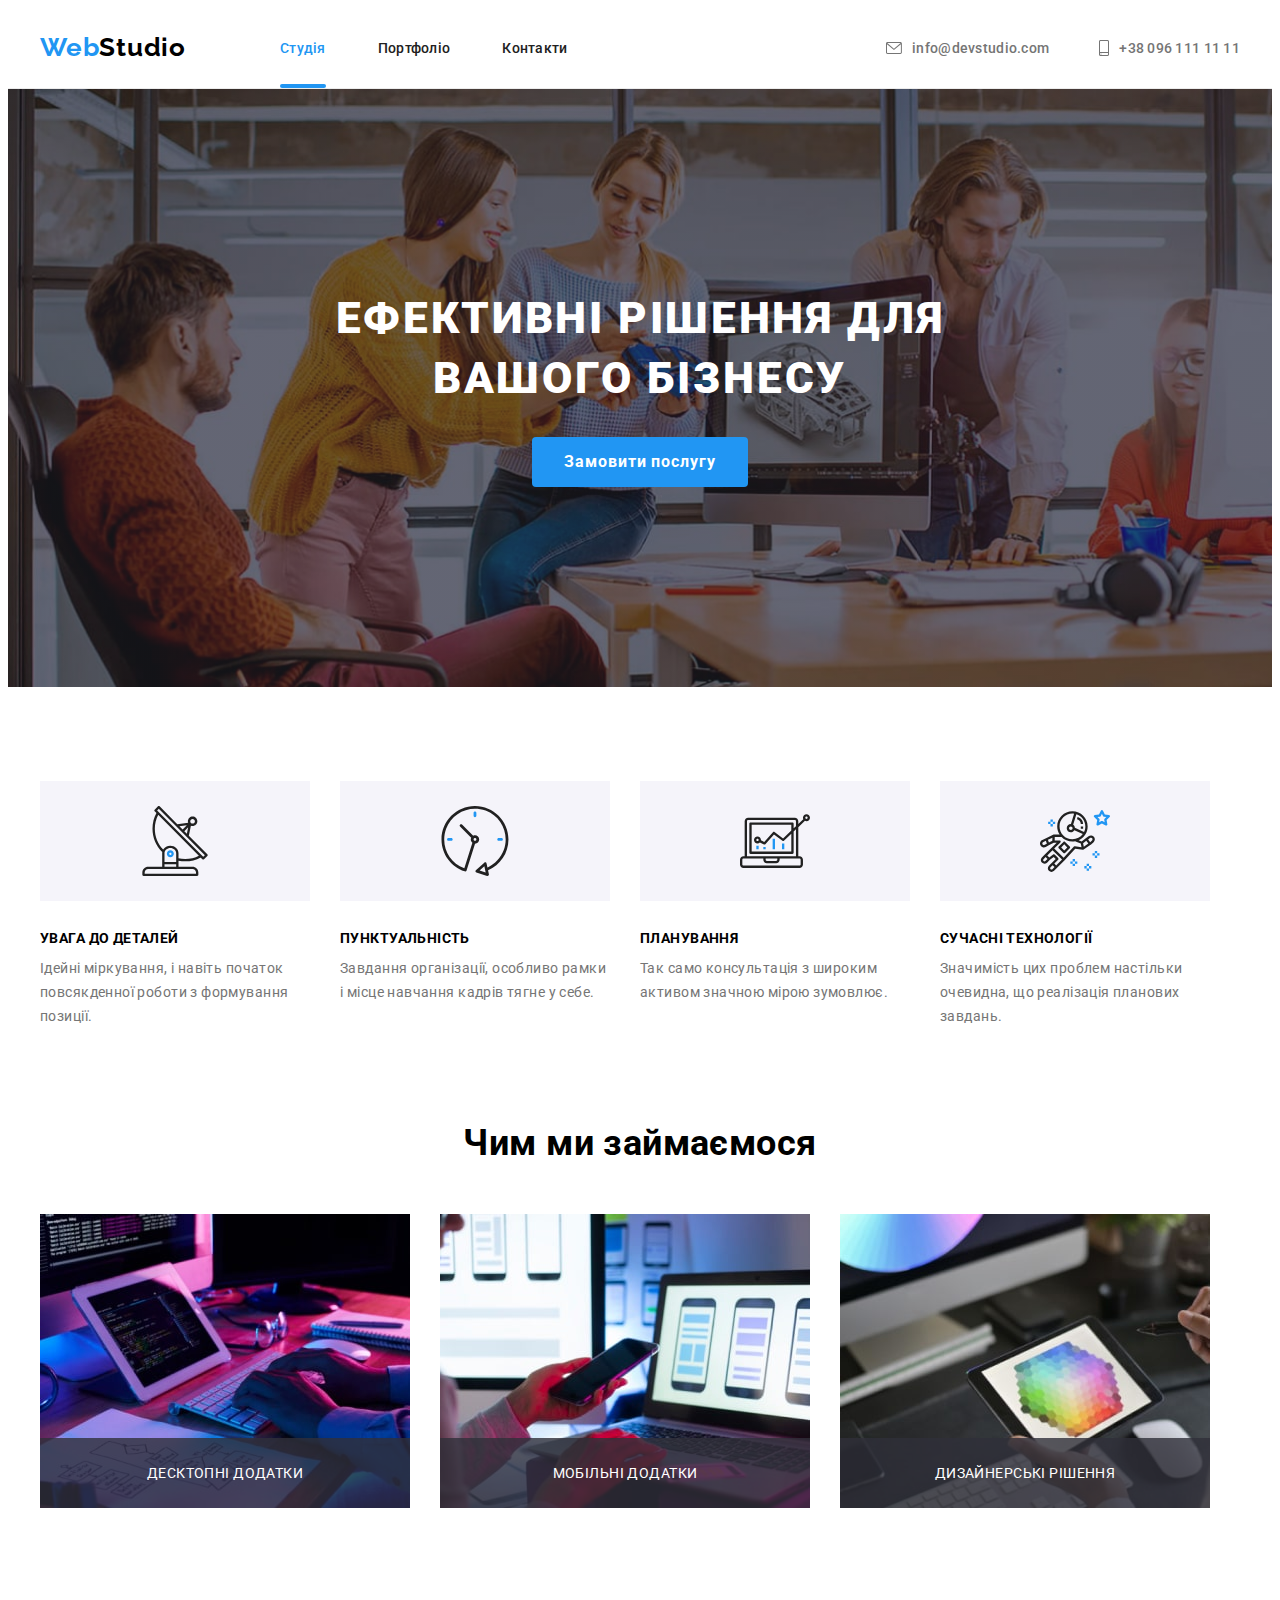
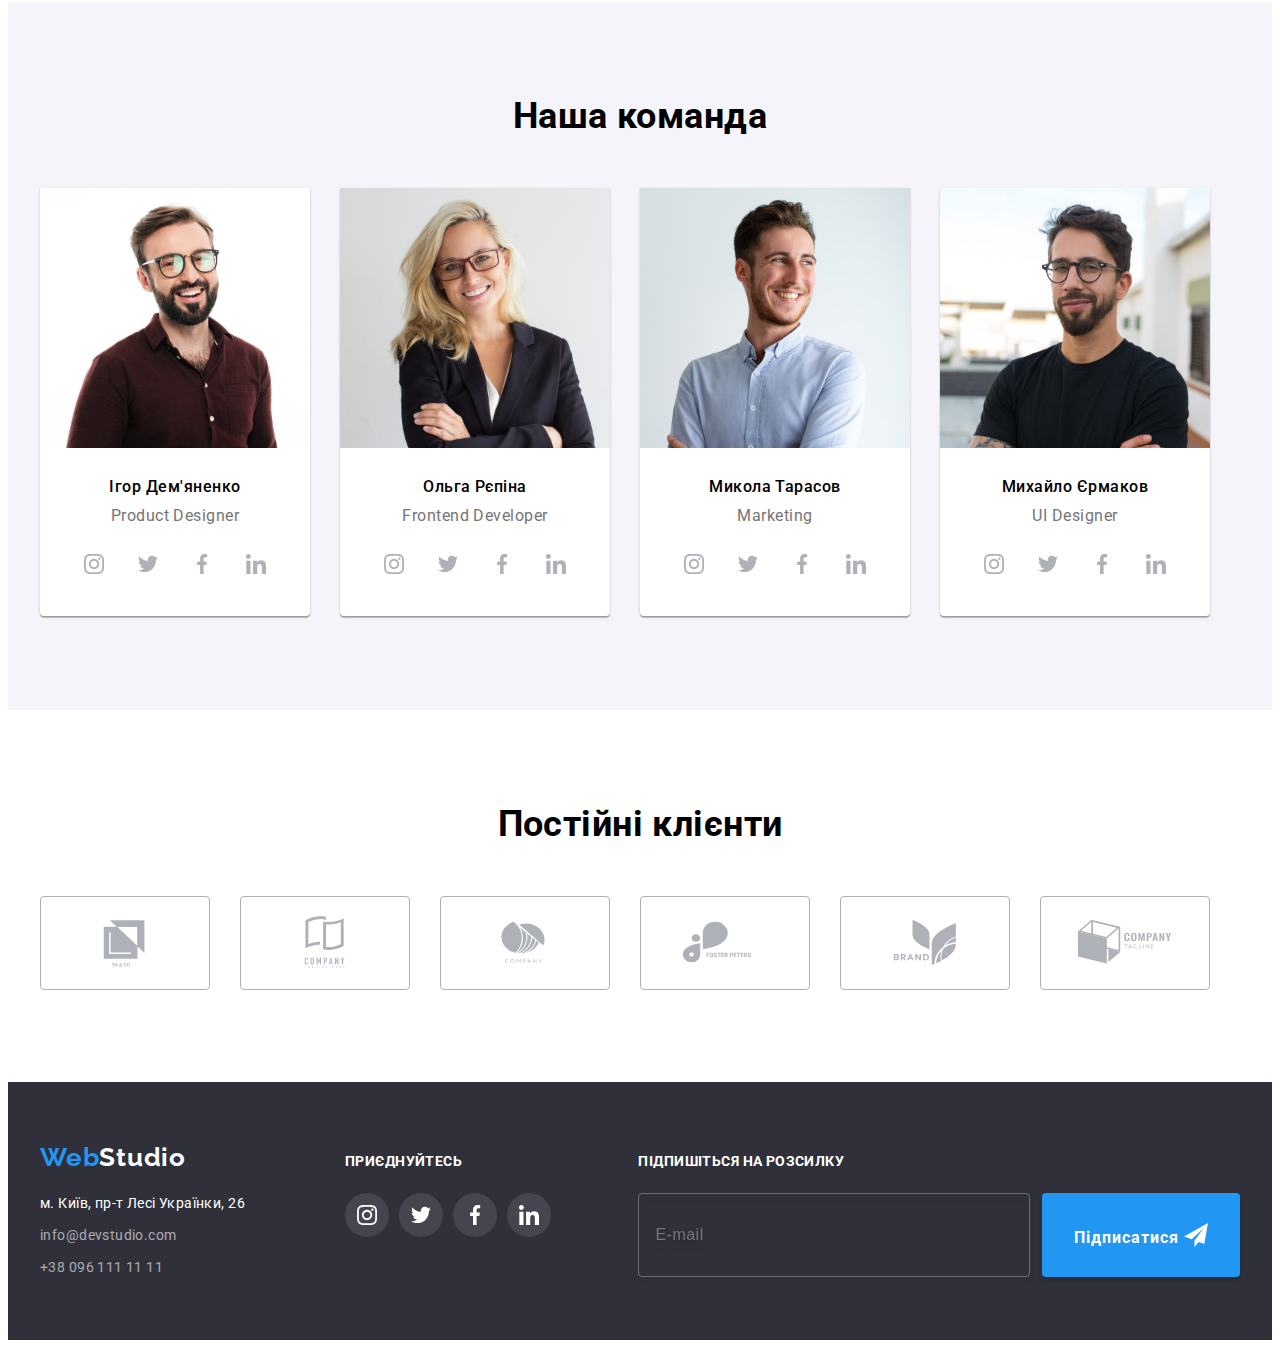
==== index.html @ 8c88b95d "fix css and html" ====
<!DOCTYPE html>
<html lang="uk">
  <head>
    <meta charset="UTF-8" />
    <meta http-equiv="X-UA-Compatible" content="IE=edge" />
    <meta name="viewport" content="width=device-width, initial-scale=1.0" />
    <link rel="preconnect" href="https://fonts.googleapis.com" />
    <link rel="preconnect" href="https://fonts.gstatic.com" crossorigin />
    <link
      href="https://fonts.googleapis.com/css2?family=Raleway:wght@700;900&family=Roboto:wght@400;500;700;900&display=swap"
      rel="stylesheet"
    />
    <link
      rel="stylesheet"
      href="https://cdnjs.cloudflare.com/ajax/libs/modern-normalize/1.1.0/modern-normalize.min.css"
      integrity="sha512-wpPYUAdjBVSE4KJnH1VR1HeZfpl1ub8YT/NKx4PuQ5NmX2tKuGu6U/JRp5y+Y8XG2tV+wKQpNHVUX03MfMFn9Q=="
      crossorigin="anonymous"
      referrerpolicy="no-referrer"
    />
    <link rel="stylesheet" href="./css/style.css" />

    <title>Document</title>
  </head>
  <body>
    <!-- Header -->
    <header class="header">
      <div class="container header-container">
        <nav class="navigation">
          <a class="logo link" href="" lang="en"
            >Web<span class="logo-dark">Studio</span>
          </a>
          <ul class="nav-list list">
            <li class="nav-item">
              <a class="nav-link link active" href="./index.html">Студія</a>
            </li>
            <li class="nav-item">
              <a class="nav-link link" href="./portfolio.html"> Портфоліо</a>
            </li>
            <li class="nav-item">
              <a class="nav-link link" href="">Контакти</a>
            </li>
          </ul>
        </nav>
        <ul class="contacts-header list">
          <li class="contacts-item">
            <a class="contacts-mail link" href="mailto:info@devstudio.com">
              <svg class="contacts-mail-icon" width="16" height="12">
                <use
                  href="./images/svg/symbol-defs.svg#icon-envelope-hover"
                ></use>
              </svg>
              info@devstudio.com</a
            >
          </li>
          <li class="contacts-item">
            <a class="contacts-number link" href="tel:+380961111111">
              <svg class="contacts-number-icon" width="10" height="16">
                <use href="./images/svg/symbol-defs.svg#icon-smartphone"></use>
              </svg>
              +38 096 111 11 11</a
            >
          </li>
        </ul>
      </div>
    </header>
    <main class="main">
      <!-- Main-banner -->
      <section class="main-banner">
        <div class="container">
          <h1 class="main-title">
            Ефективні рішення для <br />
            вашого бізнесу
          </h1>
          <button class="main-button" type="button" data-modal-open>
            Замовити послугу
          </button>
        </div>
      </section>

      <!-- main-list-page -->
      <section class="main-list-page">
        <div class="container">
          <h2 class="visually-hidden">Особливості бізнесу</h2>
          <ul class="list-page list">
            <li class="item-page">
              <div class="item-page-bg">
                <svg class="item-page-svg">
                  <use
                    href="./images/svg/symbol-defs.svg#icon-antenna-1-1-1"
                  ></use>
                </svg>
              </div>
              <h3 class="title-page">УВАГА ДО ДЕТАЛЕЙ</h3>
              <p class="desc-page">
                Ідейні міркування, і навіть початок повсякденної роботи з
                формування позиції.
              </p>
            </li>
            <li class="item-page">
              <div class="item-page-bg">
                <svg class="item-page-svg">
                  <use href="./images/svg/symbol-defs.svg#icon-clock-1 "></use>
                </svg>
              </div>
              <h3 class="title-page">ПУНКТУАЛЬНІСТЬ</h3>
              <p class="desc-page">
                Завдання організації, особливо рамки і місце навчання кадрів
                тягне у себе.
              </p>
            </li>
            <li class="item-page">
              <div class="item-page-bg">
                <svg class="item-page-svg">
                  <use href="./images/svg/symbol-defs.svg#icon-diagram-1"></use>
                </svg>
              </div>
              <h3 class="title-page">ПЛАНУВАННЯ</h3>
              <p class="desc-page">
                Так само консультація з широким активом значною мірою зумовлює.
              </p>
            </li>
            <li class="item-page">
              <div class="item-page-bg">
                <svg class="item-page-svg">
                  <use
                    href="./images/svg/symbol-defs.svg#icon-astronaut-1-1"
                  ></use>
                </svg>
              </div>
              <h3 class="title-page">СУЧАСНІ ТЕХНОЛОГІЇ</h3>
              <p class="desc-page">
                Значимість цих проблем настільки очевидна, що реалізація
                планових завдань.
              </p>
            </li>
          </ul>
        </div>
      </section>
      <!-- Works -->
      <section class="works section">
        <div class="container">
          <h2 class="title-works title-section">Чим ми займаємося</h2>
          <ul class="list-works list">
            <li class="item-works">
              <img
                class="img-works"
                src="./images/works/work-1-min.jpg"
                alt="чоловік пише на клавіатурі"
                width="370"
              />
              <p class="text-works">Десктопні додатки</p>
            </li>
            <li class="item-works">
              <img
                class="img-works"
                src="./images/works/work-2-min.jpg"
                alt="жінка дивится в ноутбук"
                width="370"
              />
              <p class="text-works">Мобільні додатки</p>
            </li>
            <li class="item-works">
              <img
                class="img-works"
                src="./images/works/work-3-min.jpg"
                alt="цвітова гама на планшеті"
                width="370"
              />
              <p class="text-works">Дизайнерські рішення</p>
            </li>
          </ul>
        </div>
      </section>
      <!-- Team -->
      <section class="team section">
        <div class="container">
          <h2 class="team-title title-section">Наша команда</h2>
          <ul class="team-list list">
            <li class="team-item">
              <img
                class="team-img"
                src="./images/comand/pr-designer-min.jpg"
                alt="Продукт дизайнер"
                width="270"
              />
              <div class="team-content">
                <h3 class="team-name">Ігор Дем'яненко</h3>
                <p class="team-person">Product Designer</p>
                <ul class="social-list list">
                  <li class="social-list-item">
                    <a href="" class="social-list-link">
                      <svg class="social-list-icon" width="20" height="20">
                        <use
                          href="./images/svg/symbol-defs.svg#icon-instagram-2"
                          width="20"
                        ></use>
                      </svg>
                    </a>
                  </li>
                  <li class="social-list-item">
                    <a href="" class="social-list-link">
                      <svg class="social-list-icon" width="20" height="20">
                        <use
                          href="./images/svg/symbol-defs.svg#icon-twitter-1"
                          width="20"
                        ></use>
                      </svg>
                    </a>
                  </li>
                  <li class="social-list-item">
                    <a href="" class="social-list-link">
                      <svg class="social-list-icon" width="20" height="20">
                        <use
                          href="./images/svg/symbol-defs.svg#icon-facebook-1"
                          width="20"
                        ></use>
                      </svg>
                    </a>
                  </li>
                  <li class="social-list-item">
                    <a href="" class="social-list-link">
                      <svg class="social-list-icon" width="20" height="20">
                        <use
                          href="./images/svg/symbol-defs.svg#icon-linkedin-1"
                          width="20"
                        ></use>
                      </svg>
                    </a>
                  </li>
                </ul>
              </div>
            </li>
            <li class="team-item">
              <img
                class="team-img"
                src="./images/comand/developer-min.jpg"
                alt="Фронтенд розробник"
                width="270"
              />
              <div class="team-content">
                <h3 class="team-name">Ольга Рєпіна</h3>
                <p class="team-person">Frontend Developer</p>
                <ul class="social-list list">
                  <li class="social-list-item">
                    <a href="" class="social-list-link">
                      <svg class="social-list-icon" width="20" height="20">
                        <use
                          href="./images/svg/symbol-defs.svg#icon-instagram-2"
                          width="20"
                        ></use>
                      </svg>
                    </a>
                  </li>
                  <li class="social-list-item">
                    <a href="" class="social-list-link">
                      <svg class="social-list-icon" width="20" height="20">
                        <use
                          href="./images/svg/symbol-defs.svg#icon-twitter-1"
                          width="20"
                        ></use>
                      </svg>
                    </a>
                  </li>
                  <li class="social-list-item">
                    <a href="" class="social-list-link">
                      <svg class="social-list-icon" width="20" height="20">
                        <use
                          href="./images/svg/symbol-defs.svg#icon-facebook-1"
                          width="20"
                        ></use>
                      </svg>
                    </a>
                  </li>
                  <li class="social-list-item">
                    <a href="" class="social-list-link">
                      <svg class="social-list-icon" width="20" height="20">
                        <use
                          href="./images/svg/symbol-defs.svg#icon-linkedin-1"
                          width="20"
                        ></use>
                      </svg>
                    </a>
                  </li>
                </ul>
              </div>
            </li>
            <li class="team-item">
              <img
                class="team-img"
                src="./images/comand/marketing-min.jpg"
                alt="Маркетолог"
                width="270"
              />
              <div class="team-content">
                <h3 class="team-name">Микола Тарасов</h3>
                <p class="team-person">Marketing</p>
                <ul class="social-list list">
                  <li class="social-list-item">
                    <a href="" class="social-list-link">
                      <svg class="social-list-icon" width="20" height="20">
                        <use
                          href="./images/svg/symbol-defs.svg#icon-instagram-2"
                          width="20"
                        ></use>
                      </svg>
                    </a>
                  </li>
                  <li class="social-list-item">
                    <a href="" class="social-list-link">
                      <svg class="social-list-icon" width="20" height="20">
                        <use
                          href="./images/svg/symbol-defs.svg#icon-twitter-1"
                          width="20"
                        ></use>
                      </svg>
                    </a>
                  </li>
                  <li class="social-list-item">
                    <a href="" class="social-list-link">
                      <svg class="social-list-icon" width="20" height="20">
                        <use
                          href="./images/svg/symbol-defs.svg#icon-facebook-1"
                          width="20"
                        ></use>
                      </svg>
                    </a>
                  </li>
                  <li class="social-list-item">
                    <a href="" class="social-list-link">
                      <svg class="social-list-icon" width="20" height="20">
                        <use
                          href="./images/svg/symbol-defs.svg#icon-linkedin-1"
                          width="20"
                        ></use>
                      </svg>
                    </a>
                  </li>
                </ul>
              </div>
            </li>
            <li class="team-item">
              <img
                class="team-img"
                src="./images/comand/ui-designer-min.jpg"
                alt="Юікс дизайнер"
                width="270"
              />
              <div class="team-content">
                <h3 class="team-name">Михайло Єрмаков</h3>
                <p class="team-person">UI Designer</p>
                <ul class="social-list list">
                  <li class="social-list-item">
                    <a href="" class="social-list-link">
                      <svg class="social-list-icon" width="20" height="20">
                        <use
                          href="./images/svg/symbol-defs.svg#icon-instagram-2"
                          width="20"
                        ></use>
                      </svg>
                    </a>
                  </li>
                  <li class="social-list-item">
                    <a href="" class="social-list-link">
                      <svg class="social-list-icon" width="20" height="20">
                        <use
                          href="./images/svg/symbol-defs.svg#icon-twitter-1"
                          width="20"
                        ></use>
                      </svg>
                    </a>
                  </li>
                  <li class="social-list-item">
                    <a href="" class="social-list-link">
                      <svg class="social-list-icon" width="20" height="20">
                        <use
                          href="./images/svg/symbol-defs.svg#icon-facebook-1"
                          width="20"
                        ></use>
                      </svg>
                    </a>
                  </li>
                  <li class="social-list-item">
                    <a href="" class="social-list-link">
                      <svg class="social-list-icon" width="20" height="20">
                        <use
                          href="./images/svg/symbol-defs.svg#icon-linkedin-1"
                          width="20"
                        ></use>
                      </svg>
                    </a>
                  </li>
                </ul>
              </div>
            </li>
          </ul>
        </div>
      </section>
      <section class="partner section">
        <div class="container">
          <h2 class="partner-title title-section">Постійні клієнти</h2>
          <ul class="partner-list list">
            <li class="partner-list-item">
              <a href="" class="partner-list-link">
                <svg class="partner-list-icon" width="106" height="60">
                  <use href="images/svg/symbol-defs.svg#icon-Logo-6 "></use>
                </svg>
              </a>
            </li>
            <li class="partner-list-item">
              <a href="" class="partner-list-link">
                <svg class="partner-list-icon" width="106" height="60">
                  <use href="images/svg/symbol-defs.svg#icon-Logo-1-1 "></use>
                </svg>
              </a>
            </li>
            <li class="partner-list-item">
              <a href="" class="partner-list-link">
                <svg class="partner-list-icon" width="106" height="60">
                  <use href="images/svg/symbol-defs.svg#icon-Logo-2-1 "></use>
                </svg>
              </a>
            </li>
            <li class="partner-list-item">
              <a href="" class="partner-list-link">
                <svg class="partner-list-icon" width="106" height="60">
                  <use href="images/svg/symbol-defs.svg#icon-Logo-3-1 "></use>
                </svg>
              </a>
            </li>
            <li class="partner-list-item">
              <a href="" class="partner-list-link">
                <svg class="partner-list-icon" width="106" height="60">
                  <use href="images/svg/symbol-defs.svg#icon-Logo-4-1 "></use>
                </svg>
              </a>
            </li>
            <li class="partner-list-item">
              <a href="" class="partner-list-link">
                <svg class="partner-list-icon" width="106" height="60">
                  <use href="images/svg/symbol-defs.svg#icon-Logo-5-1 "></use>
                </svg>
              </a>
            </li>
          </ul>
        </div>
      </section>
    </main>
    <!-- Footer -->
    <footer class="footer">
      <div class="container">
        <div class="footer-list">
          <div class="footer-item">
            <a class="logo link" href="" lang="en"
              >Web<span class="logo-light">Studio</span></a
            >
            <address class="address">
              <ul class="address-list list">
                <li class="address-item">
                  <a
                    class="address-link addres-street"
                    href="https://goo.gl/maps/nNuL6ZfspfBwPJXE8"
                    target="_blank"
                    >м. Київ, пр-т Лесі Українки, 26</a
                  >
                </li>
                <li class="address-item">
                  <a class="address-link" href="mailto:info@devstudio.com"
                    >info@devstudio.com</a
                  >
                </li>
                <li class="address-item">
                  <a class="address-link" href="tel:+380961111111"
                    >+38 096 111 11 11</a
                  >
                </li>
              </ul>
            </address>
          </div>
          <div class="footer-social">
            <p class="social-text">приєднуйтесь</p>
            <ul class="footer-social-list list">
              <li class="footer-social-item">
                <a href="" class="footer-social-link">
                  <svg class="footer-social-icon" width="20" height="20">
                    <use
                      href="./images/svg/symbol-defs.svg#icon-instagram-2"
                    ></use>
                  </svg>
                </a>
              </li>
              <li class="footer-social-item">
                <a href="" class="footer-social-link">
                  <svg class="footer-social-icon" width="20" height="20">
                    <use
                      href="./images/svg/symbol-defs.svg#icon-twitter-1"
                    ></use>
                  </svg>
                </a>
              </li>
              <li class="footer-social-item">
                <a href="" class="footer-social-link">
                  <svg class="footer-social-icon" width="20" height="20">
                    <use
                      href="./images/svg/symbol-defs.svg#icon-facebook-1"
                    ></use>
                  </svg>
                </a>
              </li>
              <li class="footer-social-item">
                <a href="" class="footer-social-link">
                  <svg class="footer-social-icon" width="20" height="20">
                    <use
                      href="./images/svg/symbol-defs.svg#icon-linkedin-1"
                    ></use>
                  </svg>
                </a>
              </li>
            </ul>
          </div>
          <div class="footer-email">
            <p class="email-text">Підпишіться на розсилку</p>
            <form action="" class="email-input-form">
              <input type="text" placeholder="E-mail" />
              <button type="submit" class="btn-footer-input">
                Підписатися
                <svg class="email-button-telegram" width="24" height="24">
                  <use href="./images/svg/symbol-defs.svg#icon-icon-send"></use>
                </svg>
              </button>
            </form>
          </div>
        </div>
      </div>
    </footer>
    <div class="backdrop is-hidden" data-modal>
      <div class="modal"> 
        <button type="button" class="modal-close-btn" data-modal-close>
          <svg class="modal-close" width="18" height="18">
            <use href="./images/svg/symbol-defs.svg#icon-close"></use>
          </svg>
        </button>

        <form action="" class="contacts-form">
          <p class="modal-title">Залиште свої дані, ми вам передзвонимо</p>
          <label class="contacts-form-field"
            >
            <span class="contacts-form-field-wrapper">
            <span class="user">Ім'я</span> 
            <input name="user-name" class="contact-field-name contact-field" />
            <svg class="contacts-form-icon" width="18" height="18">
              <use href="./images/svg/symbol-defs.svg#icon-person-black"></use>
            </svg>
            </span>

          </label>
          <label class="contacts-form-field"
            >

            
            <span class="contacts-form-field-wrapper">
            <span class="user">Телефон</span> 
            <input name="user-name" class="contact-field-phone contact-field" />
            <svg class="contacts-form-icon" width="18" height="18">
              <use href="./images/svg/symbol-defs.svg#icon-phone-black"></use>
            </svg>
          </span>
          </label>
          <label class="contacts-form-field"
            >
            <span class="contacts-form-field-wrapper">
            <span class="user">Пошта</span> 
            <input name="user-name" class="contact-field-mail contact-field" />
            <svg class="contacts-form-icon" width="18" height="18">
              <use href="./images/svg/symbol-defs.svg#icon-email-black"></use>
            </svg>
          </span>
          </label>
          <span class="contacts-form-message-wrapper">
          <span class="user">Коментар</span> 
          <textarea
            name="user-message"
            class="contact-field-message contact-field"
            placeholder="Введіть текст"
          ></textarea>
            </span>
          <div class="contact-form-text">
            <input id="check" type="checkbox" id="check" class="contact-form-text-desc visually-hidden"/>
          <label class="contact-form-text-info" for="check" required
            >Погоджуюся з розсилкою та приймаю
            <a href="" class="contacts-form-link">Умови договору</a>
          </label>
          </div>
          <button type="submit" class="contacts-form-btn">Відправити</button>
        </form>
      </div>  
    </div>
    <script src="./js/modal.js"></script>
  </body>
</html>
---- css/style.css ----
:root {
  --color-primary-hover: #2196f3;
  --color-banner: #2f303a;
  --color-btn-banner-hover: #188ce8;
  --color-black: #000000;
  --color-white: #ffffff;
  --color-gray: #f5f4fa;
  --primary-color: #212121;
  --secondary-color: #757575;
  --color-svg: #afb1b8;
  --primary-font-famaly: "Roboto", sans-serif;
  --secondary-font-famaly: "Raleway", sans-serif;
  --main-font-size: 14px;
  --main-letter-spacing: 0.03em;
  --main-color-link: #212121;
  --secondary-color-link: #757575;
}

body {
  background-color: var(--color-white);
  font-family: var(--primary-font-famaly);
  color: var(primary-color);
  font-size: var(--main-font-size);
  letter-spacing: var(--main-letter-spacing);
}

h1,
h2,
h3,
h4,
h5,
h6,
p {
  margin-top: 0;
  margin-bottom: 0;
}

ul {
  padding-left: 0;
  margin-top: 0;
  margin-bottom: 0;
}

img {
  /* display: block;
  max-width: 100%;
  height: auto; */
}

.visually-hidden {
  position: absolute;
  width: 1px;
  height: 1px;
  margin: -1px;
  border: 0;
  padding: 0;
  white-space: nowrap;
  clip-path: inset(100%);
  clip: rect(0 0 0 0);
  overflow: hidden;
}

.section {
  padding-top: 94px;
  padding-bottom: 94px;
}

.container {
  width: 1200px;
  margin-right: auto;
  margin-left: auto;
  padding-left: 15px;
  padding-right: 15px;
}

.header {
  border-bottom: 1px solid #ececec;
}

.header-container {
  display: flex;
  /* padding-top: 24px; */
  /* padding-bottom: 24px; */
  align-items: center;
}

.link {
  text-decoration: none;
  color: var(--main-color-link);
}

.list {
  list-style: none;
}

/* start header */
.navigation {
  display: flex;
  margin-right: auto;
  align-items: center;
}

.logo {
  color: var(--color-primary-hover);
  font-family: var(--secondary-font-famaly);
  font-weight: 700;
  font-size: 26px;
  line-height: 1.19;
  letter-spacing: 0.03em;
  padding-top: 24px;
  padding-bottom: 25px;
}

.logo .logo-dark {
  color: var(--color-black);
}
.logo .logo-light {
  color: var(--color-white);
}
.logo-light {
  /* color: var(--color-white); */
}

.nav-list {
  font-weight: 500;
  letter-spacing: 0.02em;
  display: flex;
  margin-left: 94px;
}

.nav-item {
  margin-right: 52px;
}
.nav-item:last-child {
  margin-right: 0;
}

.nav-link:hover,
.nav-link:focus {
  color: var(--color-primary-hover);
  /* transition-duration: 250ms;
  transition-timing-function: cubic-bezier(0.4, 0, 0.2, 1); */
}

.nav-link {
  font-weight: 500;
  padding-top: 32px;
  padding-bottom: 32px;
  display: block;
  position: relative;
  transition-duration: 250ms;
  transition-timing-function: cubic-bezier(0.4, 0, 0.2, 1);
  color: var(--main-color-link);
  transition-property: color;
}

.active::after {
  content: "";
  position: absolute;
  width: 100%;
  height: 4px;
  left: 0;
  bottom: 0;
  border-radius: 2px;
  background-color: var(--color-primary-hover);
}

.active {
  color: var(--color-primary-hover);
}

.contacts-header {
  font-weight: 500;
  display: flex;
}
.contacts-item {
  letter-spacing: 0.02em;
}
.contacts-item:not(:last-child) {
  margin-right: 50px;
}

.contacts-mail,
.contacts-number {
  color: var(--secondary-color-link);
  padding-top: 32px;
  padding-bottom: 32px;
  display: flex;
  align-items: center;
  transition-duration: 250ms;
  transition-timing-function: cubic-bezier(0.4, 0, 0.2, 1);
  transition-property: color;
}

.contacts-item:hover {
  fill: var(--color-primary-hover);
}

.contacts-mail-active {
  color: var(--color-primary-hover);
}

.contacts-mail:hover,
.contacts-mail:focus,
.contacts-number:hover,
.contacts-number:focus {
  color: var(--color-primary-hover);
}

.contacts-mail-icon {
  fill: currentColor;
  margin-right: 10px;
  transition-duration: 250ms;
  transition-timing-function: cubic-bezier(0.4, 0, 0.2, 1);
  transition-property: fill;
}

.contacts-mail-icon:hover,
.contacts-mail-icon:focus {
  fill: var(--color-primary-hover);
}

.contacts-number-icon {
  fill: currentColor;
  margin-right: 10px;
  transition-duration: 250ms;
  transition-timing-function: cubic-bezier(0.4, 0, 0.2, 1);
  transition-property: fill;
}

.contacts-number-icon:hover,
.contacts-number-icon:focus {
  fill: var(--color-primary-hover);
}

/* end header */

/* start main */
.main-banner {
  background-image: linear-gradient(
      to right,
      rgba(47, 48, 58, 0.4),
      rgba(47, 48, 58, 0.4)
    ),
    url(../images/main-baner/mainbg.jpg);
  padding-top: 200px;
  padding-bottom: 200px;
  background-size: cover;
  background-repeat: no-repeat;
  max-width: 1600px;
  margin-left: auto;
  margin-right: auto;
}

.main-list-page {
  padding-top: 94px;
}

.list-page {
  display: flex;
  /* padding-top: 95px; */
  /* padding-bottom: 40px; */
}

.main-button {
  color: var(--color-white);
  font-size: 16px;
  letter-spacing: 0.06em;
  background-color: var(--color-primary-hover);
  line-height: 1.88;
  cursor: pointer;
  font-family: var(--primary-font-famaly);
  font-weight: 700;
  margin-left: auto;
  margin-right: auto;
  display: block;
  padding: 10px 32px;
  border-radius: 4px;
  border: none;
  transition-duration: 250ms;
  transition-timing-function: cubic-bezier(0.4, 0, 0.2, 1);
  transition-property: background-color;
}

/* .is-hidden{
    transition-duration: 250ms;
  transition-timing-function: cubic-bezier(0.4, 0, 0.2, 1);
} */

.main-button:hover,
.main-button:focus {
  background-color: var(--color-btn-banner-hover);

  /* transition:  250ms cubic-bezier(0.4, 0, 0.2, 1); */
}

.main-title {
  color: var(--color-white);
  text-align: center;
  text-transform: uppercase;
  line-height: 1.36;
  font-size: 44px;
  letter-spacing: 0.06em;
  font-weight: 900;
  margin-bottom: 28px;
}

.list-works {
  display: flex;
}

.img-works {
  position: relative;
  display: block;
  height: auto;
  max-width: 100%;
}

.text-works {
  position: absolute;
  bottom: 0;
  background-color: rgba(47, 48, 58, 0.8);
  color: var(--color-white);
  /* padding: 27px 0; */
  height: 70px;
  display: flex;
  justify-content: center;
  align-items: center;
  width: 100%;
  text-align: center;
  text-transform: uppercase;
  letter-spacing: 0.03em;
}

.item-works {
  margin-left: 30px;
  position: relative;
  /* width: calc((100% - 90px) / 3); */
}
.item-works:nth-child(1) {
  margin-left: 0;
}

.item-page:not(:last-child) {
  margin-right: 30px;
}

.item-page {
  width: 270px;
}

.item-page-bg {
  background-color: var(--color-gray);
  margin-bottom: 30px;
  display: flex;
  justify-content: center;
  align-items: center;
  height: 120px;
}

.item-page-svg {
  height: 70px;
  /* margin-right: auto; */
  /* margin-left: auto; */
  /* margin-top: 25px; */
  /* margin-bottom: 25px; */
  width: 70px;
}

.title-page {
  line-height: 1.14;
  letter-spacing: 0.03em;
  margin-bottom: 10px;
  font-size: var(--main-font-size);
}
.desc-page {
  line-height: 1.71;
  letter-spacing: 0.03em;
  color: var(--secondary-color);
  font-weight: 400;
}
.title-section {
  line-height: 1.16;
  font-size: 36px;
  margin-bottom: 50px;
  text-align: center;
}
.team {
  background-color: var(--color-gray);
  /* padding-top: 94px; */
  /* padding-bottom: 94px; */
}

.team-list {
  display: flex;
  /* margin-left: -30px; */
}

.team-item {
  margin-left: 30px;
  background-color: var(--color-white);
  /* width: calc((100% - 120px) / 4); */
  box-shadow: 0px 1px 3px rgba(0, 0, 0, 0.12), 0px 1px 1px rgba(0, 0, 0, 0.14),
    0px 2px 1px rgba(0, 0, 0, 0.2);
  border-radius: 0px 0px 4px 4px;
}
.team-item:nth-child(1) {
  margin-left: 0;
}

.team-img {
  display: block;
  height: auto;
  max-width: 100%;
}

.team-name {
  font-size: 16px;
  letter-spacing: 0.03em;
  font-weight: 500;
  line-height: 1.18;
  margin-bottom: 10px;
  text-align: center;
}
.team-person {
  font-size: 16px;
  letter-spacing: 0.03em;
  color: var(--secondary-color);
  line-height: 1.18;
  font-weight: 400;
  text-align: center;
  margin-bottom: 16px;
}
.team-content {
  padding-top: 30px;
  padding-bottom: 30px;
}

.social-list {
  display: flex;
  justify-content: center;
}
.social-list-item:not(:last-child) {
  margin-right: 10px;
}

.social-list-icon {
  fill: var(--color-svg);
  transition-duration: 250ms;
  transition-timing-function: cubic-bezier(0.4, 0, 0.2, 1);
  transition-property: fill;
}

.social-list-link {
  width: 44px;
  height: 44px;
  background-color: var(--color-white);
  border-radius: 50%;
  display: flex;
  align-items: center;
  justify-content: center;

  transition-duration: 250ms;
  transition-timing-function: cubic-bezier(0.4, 0, 0.2, 1);
  transition-property: background-color;
}
.social-list-link:hover .social-list-icon,
.social-list-link:focus .social-list-icon {
  fill: var(--color-white);
}

.social-list-link:hover,
.social-list-link:focus {
  fill: var(--color-white);
  width: 44px;
  height: 44px;
  background-color: var(--color-primary-hover);
  border-radius: 50%;
  display: flex;
  align-items: center;
  justify-content: center;
}

.partner-list-item {
  /* border: 1px solid var(--color-svg); */
  /* padding: 16px; */
  width: 170px;
  height: 92px;
  display: flex;
  justify-content: center;
}

.partner-list {
  display: flex;
}
.partner-list-item:not(:last-child) {
  margin-right: 30px;
}

.partner-list-icon use {
  fill: var(--color-svg);
  transition-duration: 250ms;
  transition-timing-function: cubic-bezier(0.4, 0, 0.2, 1);
  transition-property: fill;
}

.partner-list-link {
  width: 100%;
  height: 100%;
  display: flex;
  align-items: center;
  justify-content: center;
  border: 1px solid var(--color-svg);
  border-radius: 4px;
  transition-duration: 250ms;
  transition-timing-function: cubic-bezier(0.4, 0, 0.2, 1);
  transition-property: border;
}
.partner-list-link:hover .partner-list-icon use,
.partner-list-link:focus .partner-list-icon use {
  fill: var(--color-primary-hover);
}

.partner-list-link:hover,
.partner-list-link:focus {
  border: 1px solid var(--color-primary-hover);
}

/* end main */

/* start footer */
.footer {
  background-color: var(--color-banner);
  padding-top: 60px;
  padding-bottom: 60px;
}
.footer .logo {
  margin-bottom: 20px;
  display: block;
  padding: 0;
}

.address {
  font-style: normal;
}
.address-item {
  line-height: 1.71;
}

.address-item:not(:last-child) {
  margin-bottom: 8px;
}

.address-link {
  color: rgba(255, 255, 255, 0.6);
  text-decoration: none;
  letter-spacing: 0.03em;
}
.addres-street {
  color: var(--color-white);
}

.social-text {
  color: var(--color-white);
  font-weight: 700;
  line-height: 1.71;
  letter-spacing: 0.03em;
  text-transform: uppercase;
  margin-bottom: 20px;
}

.footer-item {
  margin-right: 100px;
}

.footer-social {
  margin-right: auto;
}

.footer-social-list {
  display: flex;
}

.footer-list {
  display: flex;
  align-items: baseline;
}

.footer-social-item:not(:last-child) {
  margin-right: 10px;
}

.footer-social-link:hover,
.footer-social-link:focus {
  background-color: var(--color-primary-hover);
  border-radius: 50%;
}
.footer-social-link {
  fill: var(--color-white);
  width: 44px;
  height: 44px;
  background-color: rgba(255, 255, 255, 0.1);
  border-radius: 50%;
  display: flex;
  align-items: center;
  justify-content: center;
  transition-duration: 250ms;
  transition-timing-function: cubic-bezier(0.4, 0, 0.2, 1);
  transition-property: background-color;
}

.email-text {
  color: var(--color-white);
  font-weight: 700;
  line-height: 1.71;
  letter-spacing: 0.03em;
  text-transform: uppercase;
  margin-bottom: 20px;
}

.footer-email input {
  width: 358px;
  height: 50px;
  padding: 16px;
  background-color: transparent;
  border: 1px solid rgba(255, 255, 255, 0.3);
  filter: drop-shadow(0px 4px 4px rgba(0, 0, 0, 0.15));
  font-size: 16px;
  letter-spacing: 0.03em;
  color: rgba(255, 255, 255, 0.6);
  border-radius: 4px;
}

.email-input-form {
  display: flex;
}

.btn-footer-input {
  font-size: 16px;
  letter-spacing: 0.06em;
  background-color: var(--color-primary-hover);
  font-family: var(--primary-font-famaly);
  font-weight: 700;
  margin-left: auto;
  margin-right: auto;
  display: block;
  padding: 10px 32px;
  border-radius: 4px;
  border: none;
  box-shadow: 0px 4px 4px rgba(0, 0, 0, 0.15);
  transition-duration: 250ms;
  transition-timing-function: cubic-bezier(0.4, 0, 0.2, 1);
  transition-property: background-color;
  color: var(--color-white);
  margin-left: 12px;
  cursor: pointer;
}

.btn-footer-input:hover,
.btn-footer-input:focus {
  background-color: var(--color-btn-banner-hover);
}

.email-button-telegram {
  vertical-align: bottom;
}

/* end footer */

/* start backdrop */
.backdrop {
  position: fixed;
  top: 0;
  left: 0;
  width: 100%;
  height: 100%;
  background-color: rgba(0, 0, 0, 0.2);
  transition-duration: 250ms;
  transition-timing-function: cubic-bezier(0.4, 0, 0.2, 1);
}

.backdrop.is-hidden {
  visibility: hidden;
  pointer-events: none;
  opacity: 0.5;
  transition-property: opacity, visibility;
}

.modal {
  position: absolute;
  top: 50%;
  left: 50%;
  height: 580px;
  width: 528px;
  background: var(--color-white);
  box-shadow: 0px 1px 3px rgba(0, 0, 0, 0.12), 0px 1px 1px rgba(0, 0, 0, 0.14),
    0px 2px 1px rgba(0, 0, 0, 0.2);
  border-radius: 4px;
  padding: 40px;
  transform: translate(-50%, -50%);

  /* transition:  250ms cubic-bezier(0.4, 0, 0.2, 1); */
}

.modal-close-btn {
  position: absolute;
  top: 8px;
  right: 8px;
  width: 30px;
  height: 30px;
  display: flex;
  justify-content: center;
  align-items: center;
  border-radius: 50%;
  border: 1px solid rgba(0, 0, 0, 0.1);
  background-color: transparent;
  padding: 0;
  cursor: pointer;
}

.modal-title {
  font-weight: 700;
  font-size: 20px;
  text-align: center;
  letter-spacing: 0.03em;
  color: var(--main-color-link);
}

.contacts-form-field {
  display: block;
  margin-top: 10px;
}

.contacts-form-field input {
  width: 100%;
  height: 40px;
  border: 1px solid rgba(33, 33, 33, 0.2);
  margin-top: 4px;
}

.contact-field-message {
  width: 100%;
  height: 100px;
  padding: 16px 12px;
  margin-top: 4px;
  margin-bottom: 20px;
  resize: none;
}

.user {
  /* margin-bottom: 4px; */
  display: inline-block;
  font-size: 12px;
  line-height: 14px;
  letter-spacing: 0.01em;
  color: var(--secondary-color);
}

.contacts-form-field-wrapper {
  position: relative;
  display: block;
}



.contact-field:focus + .contacts-form-icon {
  fill: var(--color-primary-hover);
  transition: fill 250ms cubic-bezier(0.4, 0, 0.2, 1);
}

.contacts-form-icon {
  position: absolute;
  left: 12px;
  top: 50%;
  color: var(--main-color-link);
  transition: background-color 2500ms cubic-bezier(0.4, 0, 0.2, 1);
}

.contact-field-name, .contact-field-phone, .contact-field-mail {
  padding-left: 42px;
}

.contact-field:focus {
  border-color: var(--color-primary-hover);
  outline: none;
}

.contact-field{
  transition: border-color 250ms cubic-bezier(0.4, 0, 0.2, 1);
  border-radius: 4px;
  border: 1px solid rgba(33, 33, 33, 0.2);
}

.contacts-form-message-wrapper{
  display: block;
  margin-top: 10px;
}

.contact-field-message::placeholder{
font-size: 12px;
line-height: 14px;
letter-spacing: 0.01em;
color: rgba(117, 117, 117, 0.5);

}

.contact-form-text-info{
font-size: 14px;
line-height: 1.71;
letter-spacing: 0.03em;
color:var(--secondary-color);
display: flex;
align-items: center;
}

.contact-form-text-info::before{
  content: "";
  display:inline-block;
  width: 16px;
  height: 15px;
  border: 1px solid var(--main-color-link); 
  border-radius: 3px; 
  cursor: pointer;
  margin-right: 10px;
}

.contact-form-text-desc:checked + .contact-form-text-info::before {
  background-color: var(--color-btn-banner-hover);
  background-image: url("../images/svg/Vector.svg");
  background-size: contain;
  background-origin: border-box;
  border-color: var(--color-btn-banner-hover);
  background-position: center;
} 

.contact-form-text-desc:checked + .contact-form-text-info{
    border-color: var(--color-btn-banner-hover);
}


.contacts-form-link{
  color:var(--color-primary-hover);
  
}

.contact-form-text-desc:focus + .contact-form-text-info::before {
  background-color: var(--color-primary-hover);
}   

.contacts-form-btn{
  color: var(--color-white);
  letter-spacing: 0.06em;
  background-color: var(--color-primary-hover);
  line-height: 1.88;
  width: 200px;
  cursor: pointer;
  font-family: var(--primary-font-famaly);
  font-weight: 700;
  margin-left: auto;
  margin-right: auto;
  margin-top: 30px;
  display: block;
  border-radius: 4px;
  box-shadow: 0px 4px 4px rgba(0, 0, 0, 0.15);
  border: none;
  transition-duration: 250ms;
  transition-timing-function: cubic-bezier(0.4, 0, 0.2, 1);
  font-size: 16px;
  transition-property: background-color;
  padding: 10px 32px;
}

.contacts-form-btn:hover,
.contacts-form-btn:focus{
  background-color: var(--color-btn-banner-hover);
  
} 
/* end backdrop */

/*start style portfolio */

.filter-item {
  margin-right: 8px;
}

.filter-item:last-child {
  margin-right: 0px;
}

.filter-item button {
  background-color: var(--color-gray);
  font-size: 16px;
  line-height: 1.62;
  color: var(--main-color-link);
  letter-spacing: 0.03em;
  cursor: pointer;
  font-family: var(--primary-font-famaly);
  border-radius: 4px;
  padding: 6px 25px;
  border: none;
  transition-duration: 250ms;
  transition-timing-function: cubic-bezier(0.4, 0, 0.2, 1);
  transition-property: color, background-color, box-shadow;
}

.filter-item button:hover,
.filter-item button:focus {
  background-color: var(--color-primary-hover);
  color: var(--color-white);
  box-shadow: 0px 3px 1px rgba(0, 0, 0, 0.1), 0px 1px 2px rgba(0, 0, 0, 0.08),
    0px 2px 2px rgba(0, 0, 0, 0.12);
}

.filter-list {
  display: flex;
  justify-content: center;
  margin-bottom: 50px;
}

.portfolio-content {
  padding: 20px;
  border: 1px solid #eeeeee;
}

.portfolio-list {
  display: flex;
  flex-wrap: wrap;
  margin-left: -30px;
  margin-top: -30px;
}

.portfolio-item {
  margin-left: 30px;
  margin-top: 30px;
  width: calc((100% - 90px) / 3);
  position: relative;
}

.portfolio-title {
  letter-spacing: 0.03em;
  font-size: 18px;
  line-height: 2;
  margin-bottom: 4px;
}
.portfolio-text {
  font-size: 16px;
  line-height: 1.88;
  letter-spacing: 0.03em;
  color: var(--secondary-color-link);
  font-weight: 400;
}

.portfolio-link {
  display: block;
  transition-duration: 250ms;
  transition-timing-function: cubic-bezier(0.4, 0, 0.2, 1);
}

.portfolio-wrapper {
  position: relative;
}

.portfolio-wrapper:hover::before {
  content: "";
  position: absolute;
  display: block;
  width: 100%;
  background-color: rgba(33, 150, 243, 0.9);
  opacity: 1;
}

.portfolio-wrapper::before {
  position: absolute;
  content: "";
  display: block;
  width: 100%;
  height: 100%;
  background-color: rgba(33, 150, 243, 0.9);
  opacity: 0;

  transition: 250ms cubic-bezier(0.4, 0, 0.2, 1);
  transform: translateY(40%);
}

.portfolio-link:hover,
.portfolio-link:focus {
  box-shadow: 0px 1px 1px rgba(0, 0, 0, 0.12), 0px 4px 4px rgba(0, 0, 0, 0.06),
    1px 4px 6px rgba(0, 0, 0, 0.16);
}

.portfolio-link:hover .portfolio-wrapper::before {
  transform: translateY(0);
  position: absolute;
  content: "";
  display: block;
  width: 100%;
  height: 100%;

  background-color: rgba(33, 150, 243, 0.9);
  opacity: 1;
  transition: 250ms cubic-bezier(0.4, 0, 0.2, 1);
}

.portfolio-img {
  display: block;
}

.portfolio-text-description {
  position: absolute;
  font-size: 18px;
  letter-spacing: 0.03em;
  opacity: 0;
  top: 30%;
  left: 0;
  padding: 0 25px;
  color: var(--color-white);
  line-height: 1.56;
  height: 100%;
  transition: 250ms cubic-bezier(0.4, 0, 0.2, 1);
}

.portfolio-item:hover .portfolio-text-description {
  opacity: 1;
  top: 20%;
}
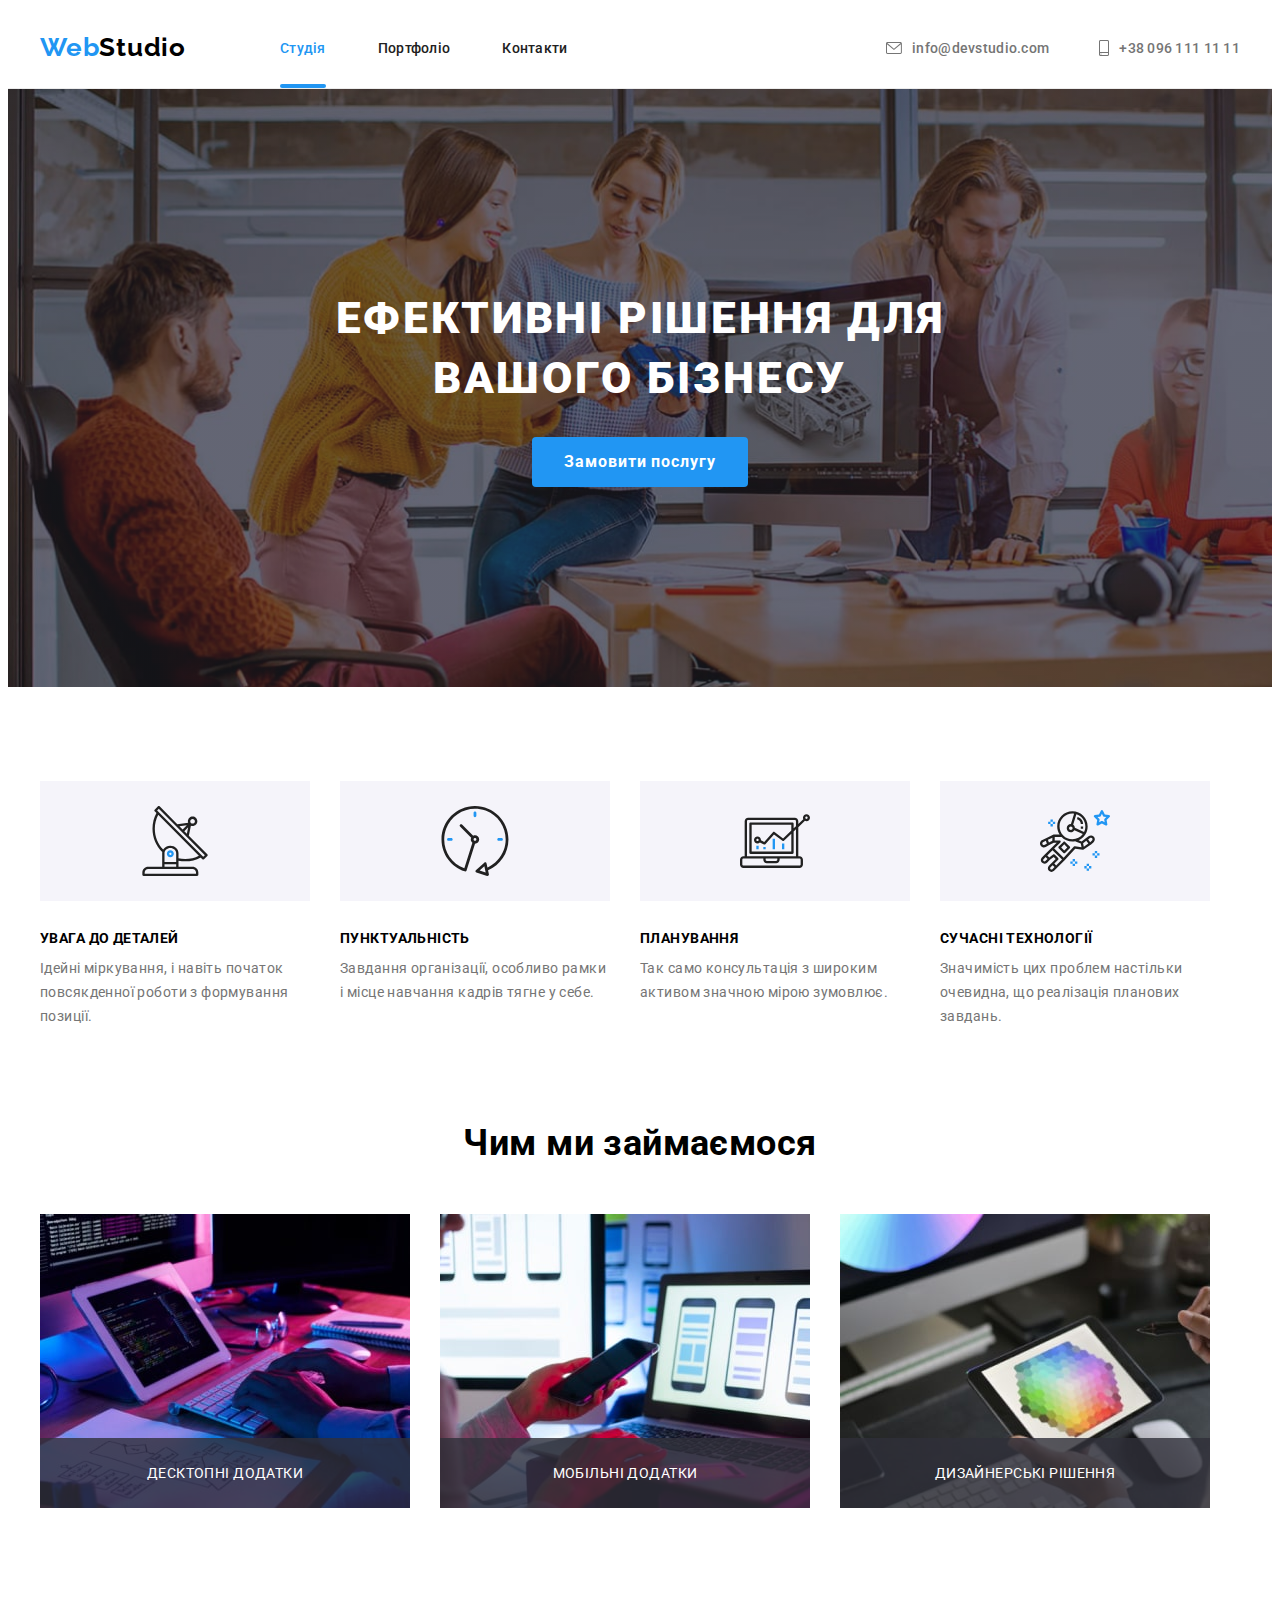
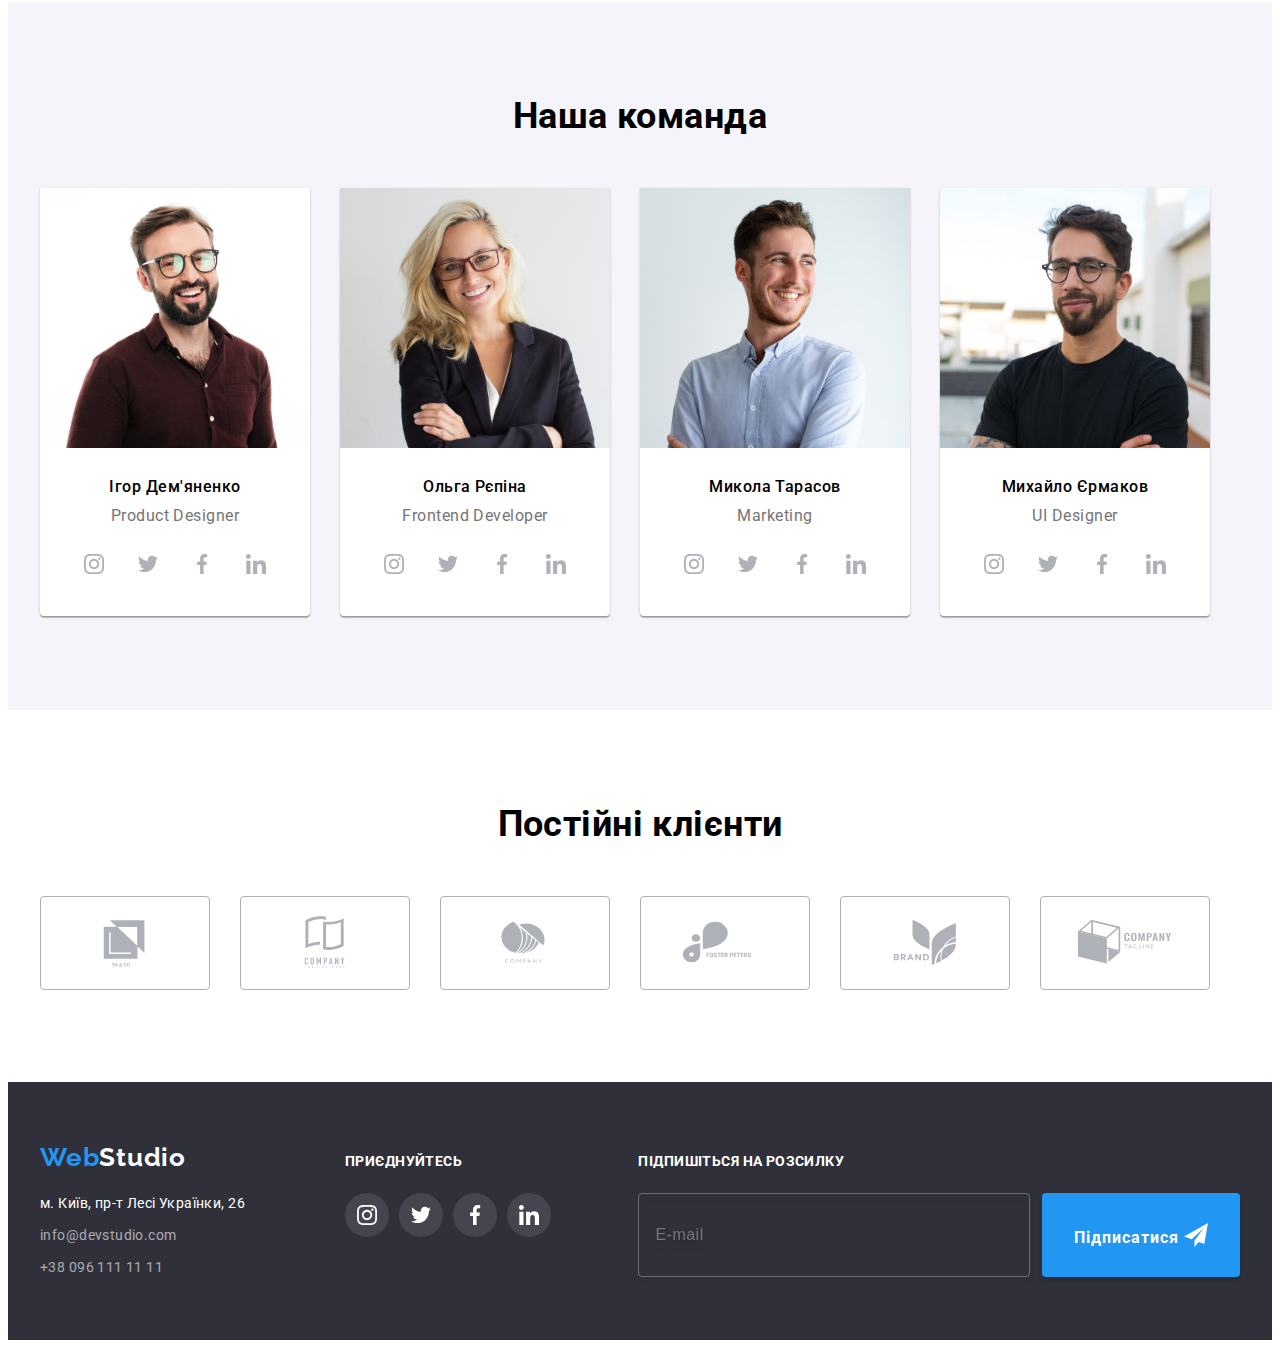
==== commit 30160b6d: "fix css and html document" ====
--- a/index.html
+++ b/index.html
@@ -533,66 +533,75 @@
       </div>
     </footer>
     <div class="backdrop is-hidden" data-modal>
-      <div class="modal"> 
+      <div class="modal">
         <button type="button" class="modal-close-btn" data-modal-close>
           <svg class="modal-close" width="18" height="18">
             <use href="./images/svg/symbol-defs.svg#icon-close"></use>
           </svg>
         </button>
-
         <form action="" class="contacts-form">
           <p class="modal-title">Залиште свої дані, ми вам передзвонимо</p>
-          <label class="contacts-form-field"
-            >
+          <label class="contacts-form-field">
             <span class="contacts-form-field-wrapper">
-            <span class="user">Ім'я</span> 
-            <input name="user-name" class="contact-field-name contact-field" />
-            <svg class="contacts-form-icon" width="18" height="18">
-              <use href="./images/svg/symbol-defs.svg#icon-person-black"></use>
-            </svg>
+              <span class="user">Ім'я</span>
+              <input
+                name="user-name"
+                class="contact-field-name contact-field"
+              />
+              <svg class="contacts-form-icon" width="18" height="18">
+                <use
+                  href="./images/svg/symbol-defs.svg#icon-person-black"
+                ></use>
+              </svg>
             </span>
-
           </label>
-          <label class="contacts-form-field"
-            >
-
-            
+          <label class="contacts-form-field">
             <span class="contacts-form-field-wrapper">
-            <span class="user">Телефон</span> 
-            <input name="user-name" class="contact-field-phone contact-field" />
-            <svg class="contacts-form-icon" width="18" height="18">
-              <use href="./images/svg/symbol-defs.svg#icon-phone-black"></use>
-            </svg>
-          </span>
+              <span class="user">Телефон</span>
+              <input
+                name="user-name"
+                class="contact-field-phone contact-field"
+              />
+              <svg class="contacts-form-icon" width="18" height="18">
+                <use href="./images/svg/symbol-defs.svg#icon-phone-black"></use>
+              </svg>
+            </span>
           </label>
-          <label class="contacts-form-field"
-            >
+          <label class="contacts-form-field">
             <span class="contacts-form-field-wrapper">
-            <span class="user">Пошта</span> 
-            <input name="user-name" class="contact-field-mail contact-field" />
-            <svg class="contacts-form-icon" width="18" height="18">
-              <use href="./images/svg/symbol-defs.svg#icon-email-black"></use>
-            </svg>
-          </span>
+              <span class="user">Пошта</span>
+              <input
+                name="user-name"
+                class="contact-field-mail contact-field"
+              />
+              <svg class="contacts-form-icon" width="18" height="18">
+                <use href="./images/svg/symbol-defs.svg#icon-email-black"></use>
+              </svg>
+            </span>
           </label>
           <span class="contacts-form-message-wrapper">
-          <span class="user">Коментар</span> 
-          <textarea
-            name="user-message"
-            class="contact-field-message contact-field"
-            placeholder="Введіть текст"
-          ></textarea>
-            </span>
+            <span class="user">Коментар</span>
+            <textarea
+              name="user-message"
+              class="contact-field-message contact-field"
+              placeholder="Введіть текст"
+            ></textarea>
+          </span>
           <div class="contact-form-text">
-            <input id="check" type="checkbox" id="check" class="contact-form-text-desc visually-hidden"/>
-          <label class="contact-form-text-info" for="check" required
-            >Погоджуюся з розсилкою та приймаю
-            <a href="" class="contacts-form-link">Умови договору</a>
-          </label>
+            <input
+              id="check"
+              type="checkbox"
+              id="check"
+              class="contact-form-text-desc visually-hidden"
+            />
+            <label class="contact-form-text-info" for="check" required
+              >Погоджуюся з розсилкою та приймаю
+              <a href="" class="contacts-form-link">Умови договору</a>
+            </label>
           </div>
           <button type="submit" class="contacts-form-btn">Відправити</button>
         </form>
-      </div>  
+      </div>
     </div>
     <script src="./js/modal.js"></script>
   </body>
--- a/css/style.css
+++ b/css/style.css
@@ -79,8 +79,6 @@
 
 .header-container {
   display: flex;
-  /* padding-top: 24px; */
-  /* padding-bottom: 24px; */
   align-items: center;
 }
 
@@ -138,8 +136,6 @@
 .nav-link:hover,
 .nav-link:focus {
   color: var(--color-primary-hover);
-  /* transition-duration: 250ms;
-  transition-timing-function: cubic-bezier(0.4, 0, 0.2, 1); */
 }
 
 .nav-link {
@@ -258,8 +254,6 @@
 
 .list-page {
   display: flex;
-  /* padding-top: 95px; */
-  /* padding-bottom: 40px; */
 }
 
 .main-button {
@@ -282,16 +276,9 @@
   transition-property: background-color;
 }
 
-/* .is-hidden{
-    transition-duration: 250ms;
-  transition-timing-function: cubic-bezier(0.4, 0, 0.2, 1);
-} */
-
 .main-button:hover,
 .main-button:focus {
   background-color: var(--color-btn-banner-hover);
-
-  /* transition:  250ms cubic-bezier(0.4, 0, 0.2, 1); */
 }
 
 .main-title {
@@ -321,7 +308,6 @@
   bottom: 0;
   background-color: rgba(47, 48, 58, 0.8);
   color: var(--color-white);
-  /* padding: 27px 0; */
   height: 70px;
   display: flex;
   justify-content: center;
@@ -335,7 +321,6 @@
 .item-works {
   margin-left: 30px;
   position: relative;
-  /* width: calc((100% - 90px) / 3); */
 }
 .item-works:nth-child(1) {
   margin-left: 0;
@@ -360,11 +345,7 @@
 
 .item-page-svg {
   height: 70px;
-  /* margin-right: auto; */
-  /* margin-left: auto; */
-  /* margin-top: 25px; */
-  /* margin-bottom: 25px; */
-  width: 70px;
+  /width: 70px;
 }
 
 .title-page {
@@ -387,19 +368,15 @@
 }
 .team {
   background-color: var(--color-gray);
-  /* padding-top: 94px; */
-  /* padding-bottom: 94px; */
 }
 
 .team-list {
   display: flex;
-  /* margin-left: -30px; */
 }
 
 .team-item {
   margin-left: 30px;
   background-color: var(--color-white);
-  /* width: calc((100% - 120px) / 4); */
   box-shadow: 0px 1px 3px rgba(0, 0, 0, 0.12), 0px 1px 1px rgba(0, 0, 0, 0.14),
     0px 2px 1px rgba(0, 0, 0, 0.2);
   border-radius: 0px 0px 4px 4px;
@@ -482,8 +459,6 @@
 }
 
 .partner-list-item {
-  /* border: 1px solid var(--color-svg); */
-  /* padding: 16px; */
   width: 170px;
   height: 92px;
   display: flex;
@@ -534,6 +509,7 @@
   padding-top: 60px;
   padding-bottom: 60px;
 }
+
 .footer .logo {
   margin-bottom: 20px;
   display: block;
@@ -556,6 +532,7 @@
   text-decoration: none;
   letter-spacing: 0.03em;
 }
+
 .addres-street {
   color: var(--color-white);
 }
@@ -748,7 +725,6 @@
 }
 
 .user {
-  /* margin-bottom: 4px; */
   display: inline-block;
   font-size: 12px;
   line-height: 14px;
@@ -760,8 +736,6 @@
   position: relative;
   display: block;
 }
-
-
 
 .contact-field:focus + .contacts-form-icon {
   fill: var(--color-primary-hover);
@@ -776,7 +750,9 @@
   transition: background-color 2500ms cubic-bezier(0.4, 0, 0.2, 1);
 }
 
-.contact-field-name, .contact-field-phone, .contact-field-mail {
+.contact-field-name,
+.contact-field-phone,
+.contact-field-mail {
   padding-left: 42px;
 }
 
@@ -785,41 +761,40 @@
   outline: none;
 }
 
-.contact-field{
+.contact-field {
   transition: border-color 250ms cubic-bezier(0.4, 0, 0.2, 1);
   border-radius: 4px;
   border: 1px solid rgba(33, 33, 33, 0.2);
 }
 
-.contacts-form-message-wrapper{
+.contacts-form-message-wrapper {
   display: block;
   margin-top: 10px;
 }
 
-.contact-field-message::placeholder{
-font-size: 12px;
-line-height: 14px;
-letter-spacing: 0.01em;
-color: rgba(117, 117, 117, 0.5);
-
-}
-
-.contact-form-text-info{
-font-size: 14px;
-line-height: 1.71;
-letter-spacing: 0.03em;
-color:var(--secondary-color);
-display: flex;
-align-items: center;
-}
-
-.contact-form-text-info::before{
+.contact-field-message::placeholder {
+  font-size: 12px;
+  line-height: 14px;
+  letter-spacing: 0.01em;
+  color: rgba(117, 117, 117, 0.5);
+}
+
+.contact-form-text-info {
+  font-size: 14px;
+  line-height: 1.71;
+  letter-spacing: 0.03em;
+  color: var(--secondary-color);
+  display: flex;
+  align-items: center;
+}
+
+.contact-form-text-info::before {
   content: "";
-  display:inline-block;
+  display: inline-block;
   width: 16px;
   height: 15px;
-  border: 1px solid var(--main-color-link); 
-  border-radius: 3px; 
+  border: 1px solid var(--main-color-link);
+  border-radius: 3px;
   cursor: pointer;
   margin-right: 10px;
 }
@@ -831,23 +806,21 @@
   background-origin: border-box;
   border-color: var(--color-btn-banner-hover);
   background-position: center;
-} 
-
-.contact-form-text-desc:checked + .contact-form-text-info{
-    border-color: var(--color-btn-banner-hover);
-}
-
-
-.contacts-form-link{
-  color:var(--color-primary-hover);
-  
+}
+
+.contact-form-text-desc:checked + .contact-form-text-info {
+  border-color: var(--color-btn-banner-hover);
+}
+
+.contacts-form-link {
+  color: var(--color-primary-hover);
 }
 
 .contact-form-text-desc:focus + .contact-form-text-info::before {
   background-color: var(--color-primary-hover);
-}   
-
-.contacts-form-btn{
+}
+
+.contacts-form-btn {
   color: var(--color-white);
   letter-spacing: 0.06em;
   background-color: var(--color-primary-hover);
@@ -871,10 +844,9 @@
 }
 
 .contacts-form-btn:hover,
-.contacts-form-btn:focus{
+.contacts-form-btn:focus {
   background-color: var(--color-btn-banner-hover);
-  
-} 
+}
 /* end backdrop */
 
 /*start style portfolio */
@@ -942,6 +914,7 @@
   line-height: 2;
   margin-bottom: 4px;
 }
+
 .portfolio-text {
   font-size: 16px;
   line-height: 1.88;
@@ -1023,4 +996,3 @@
   opacity: 1;
   top: 20%;
 }
-
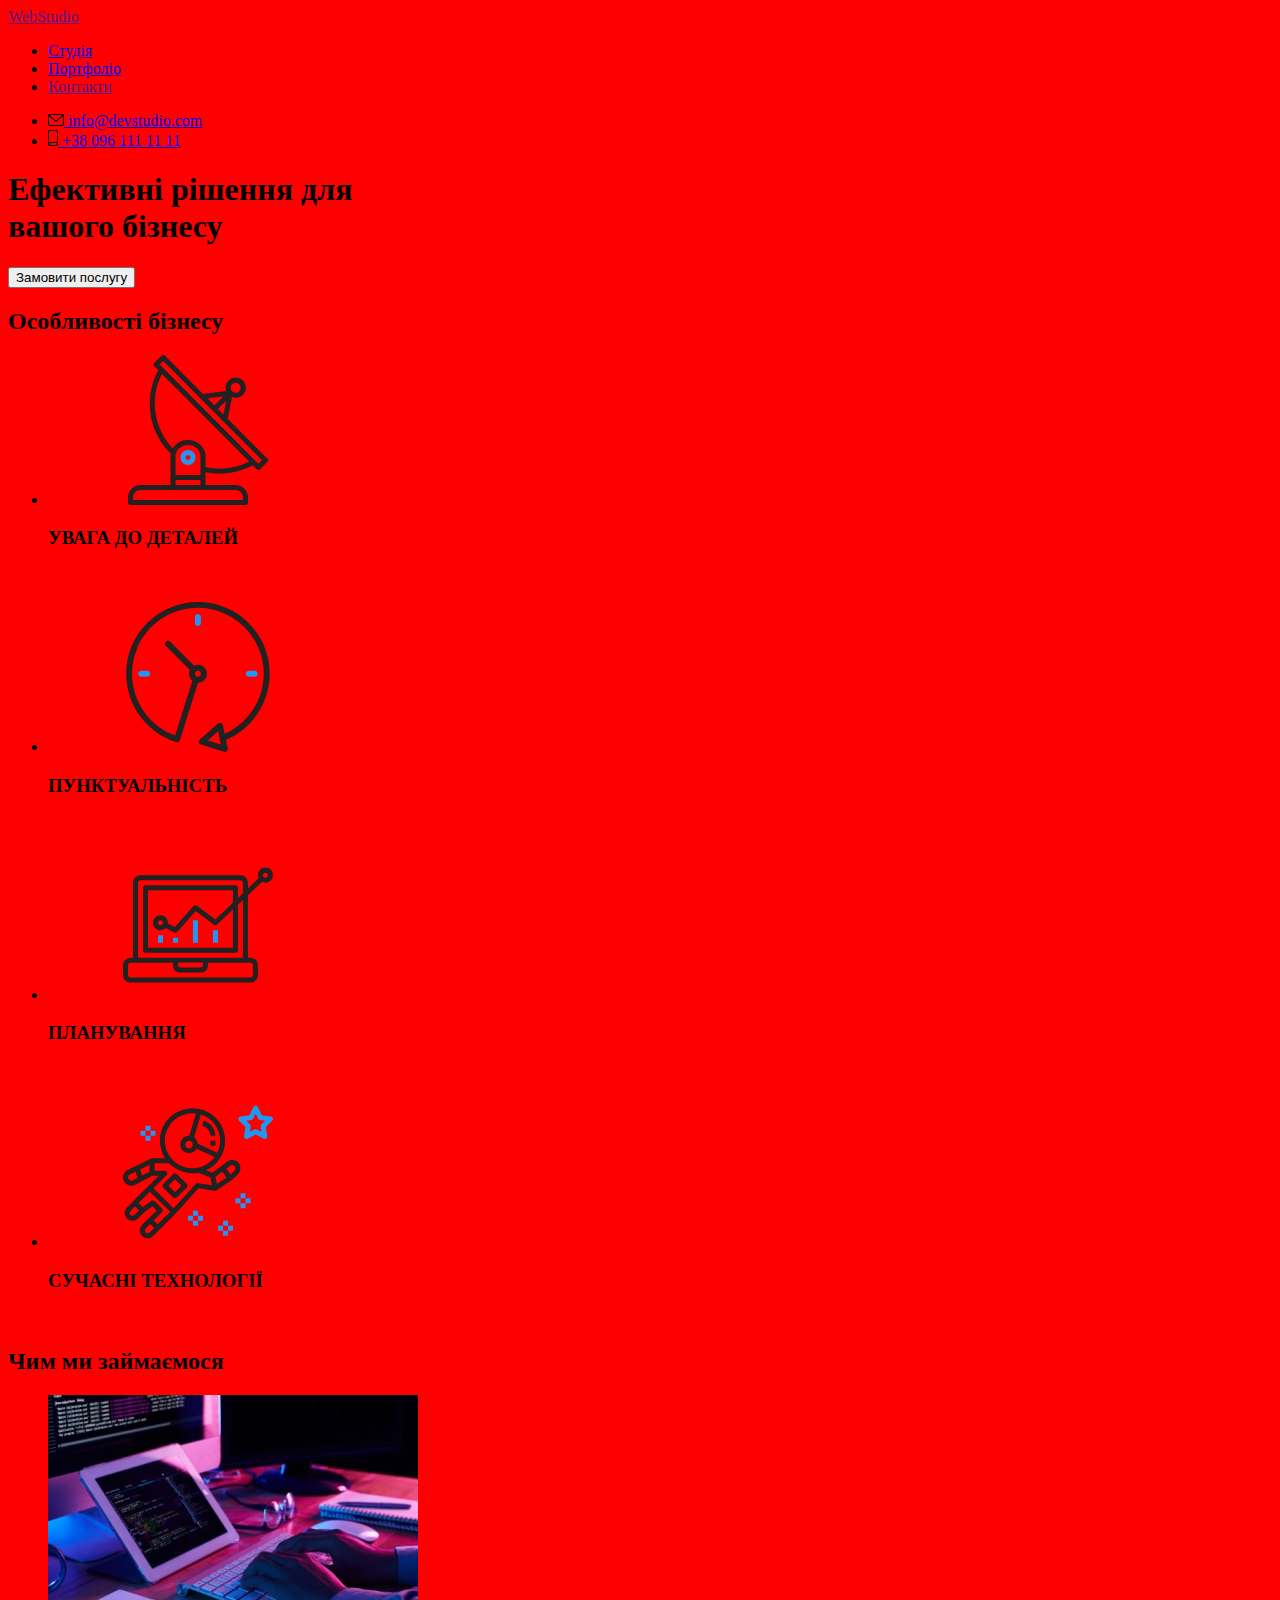
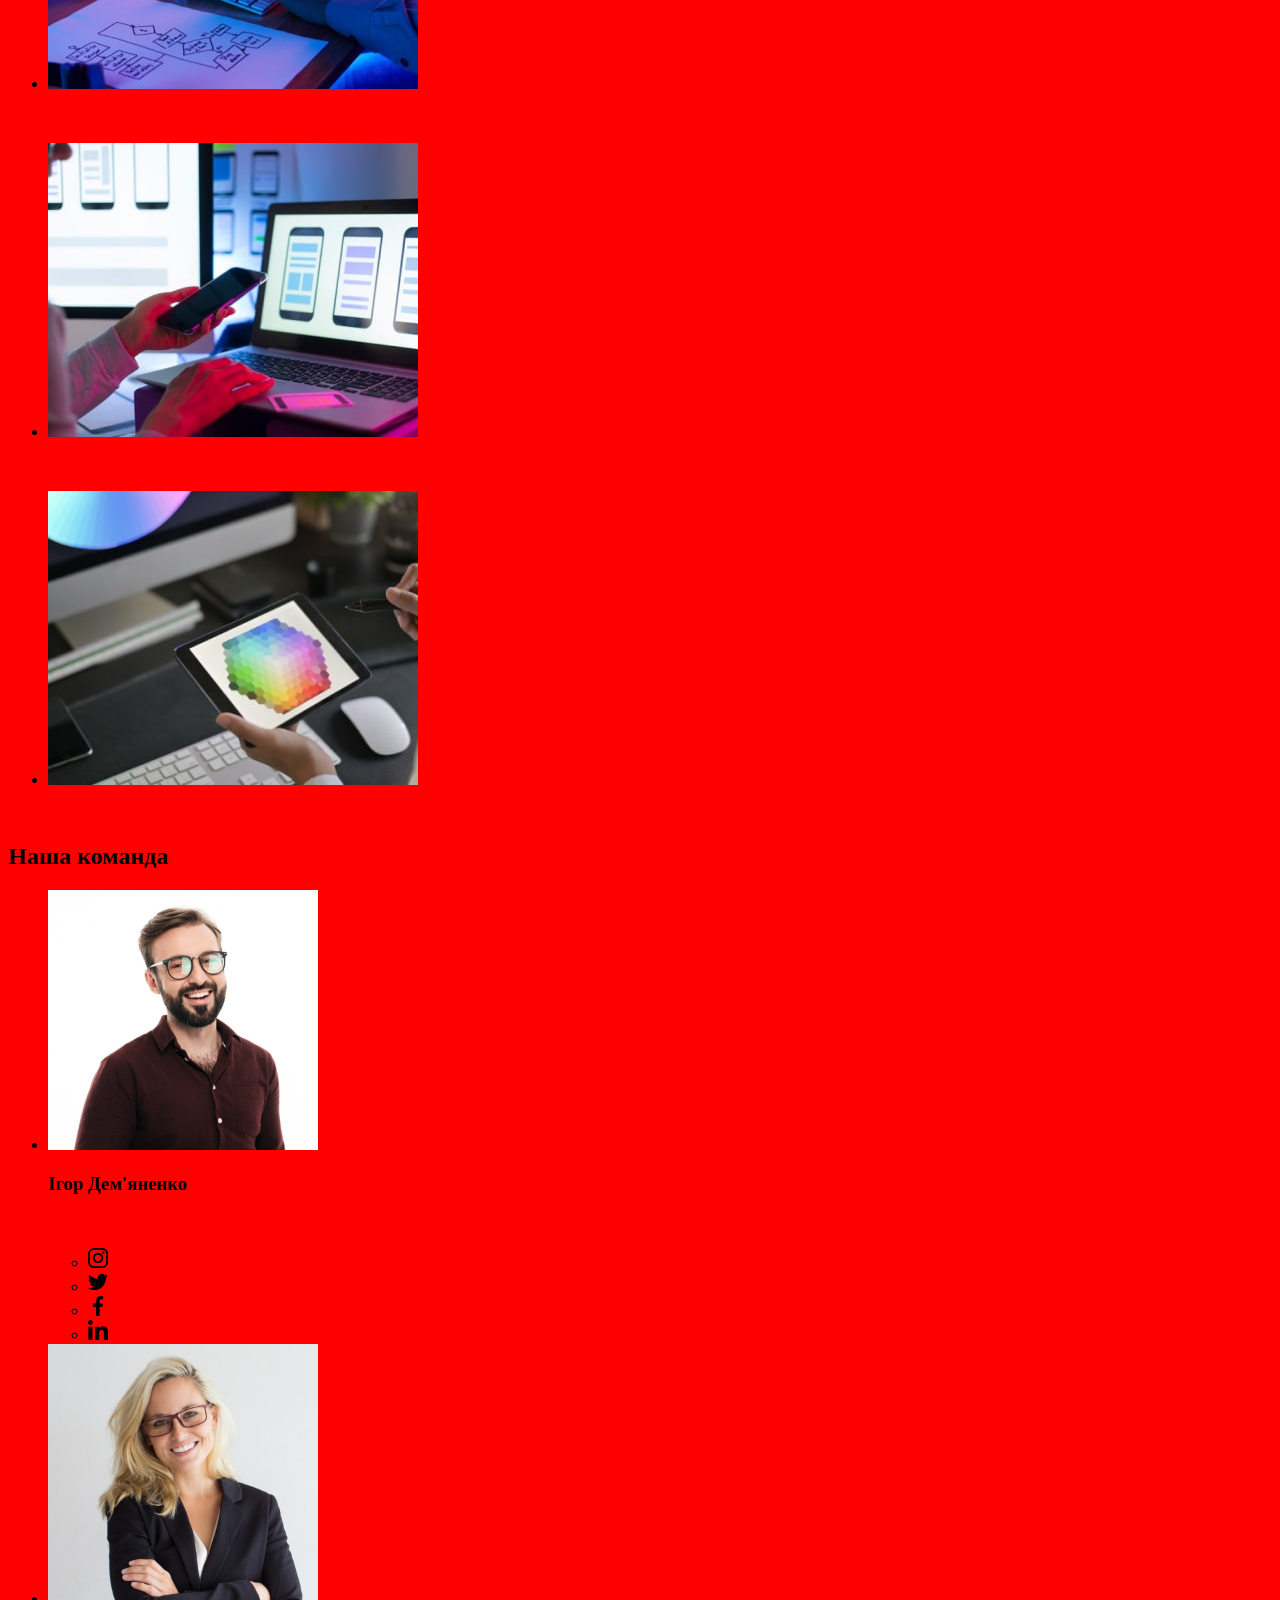
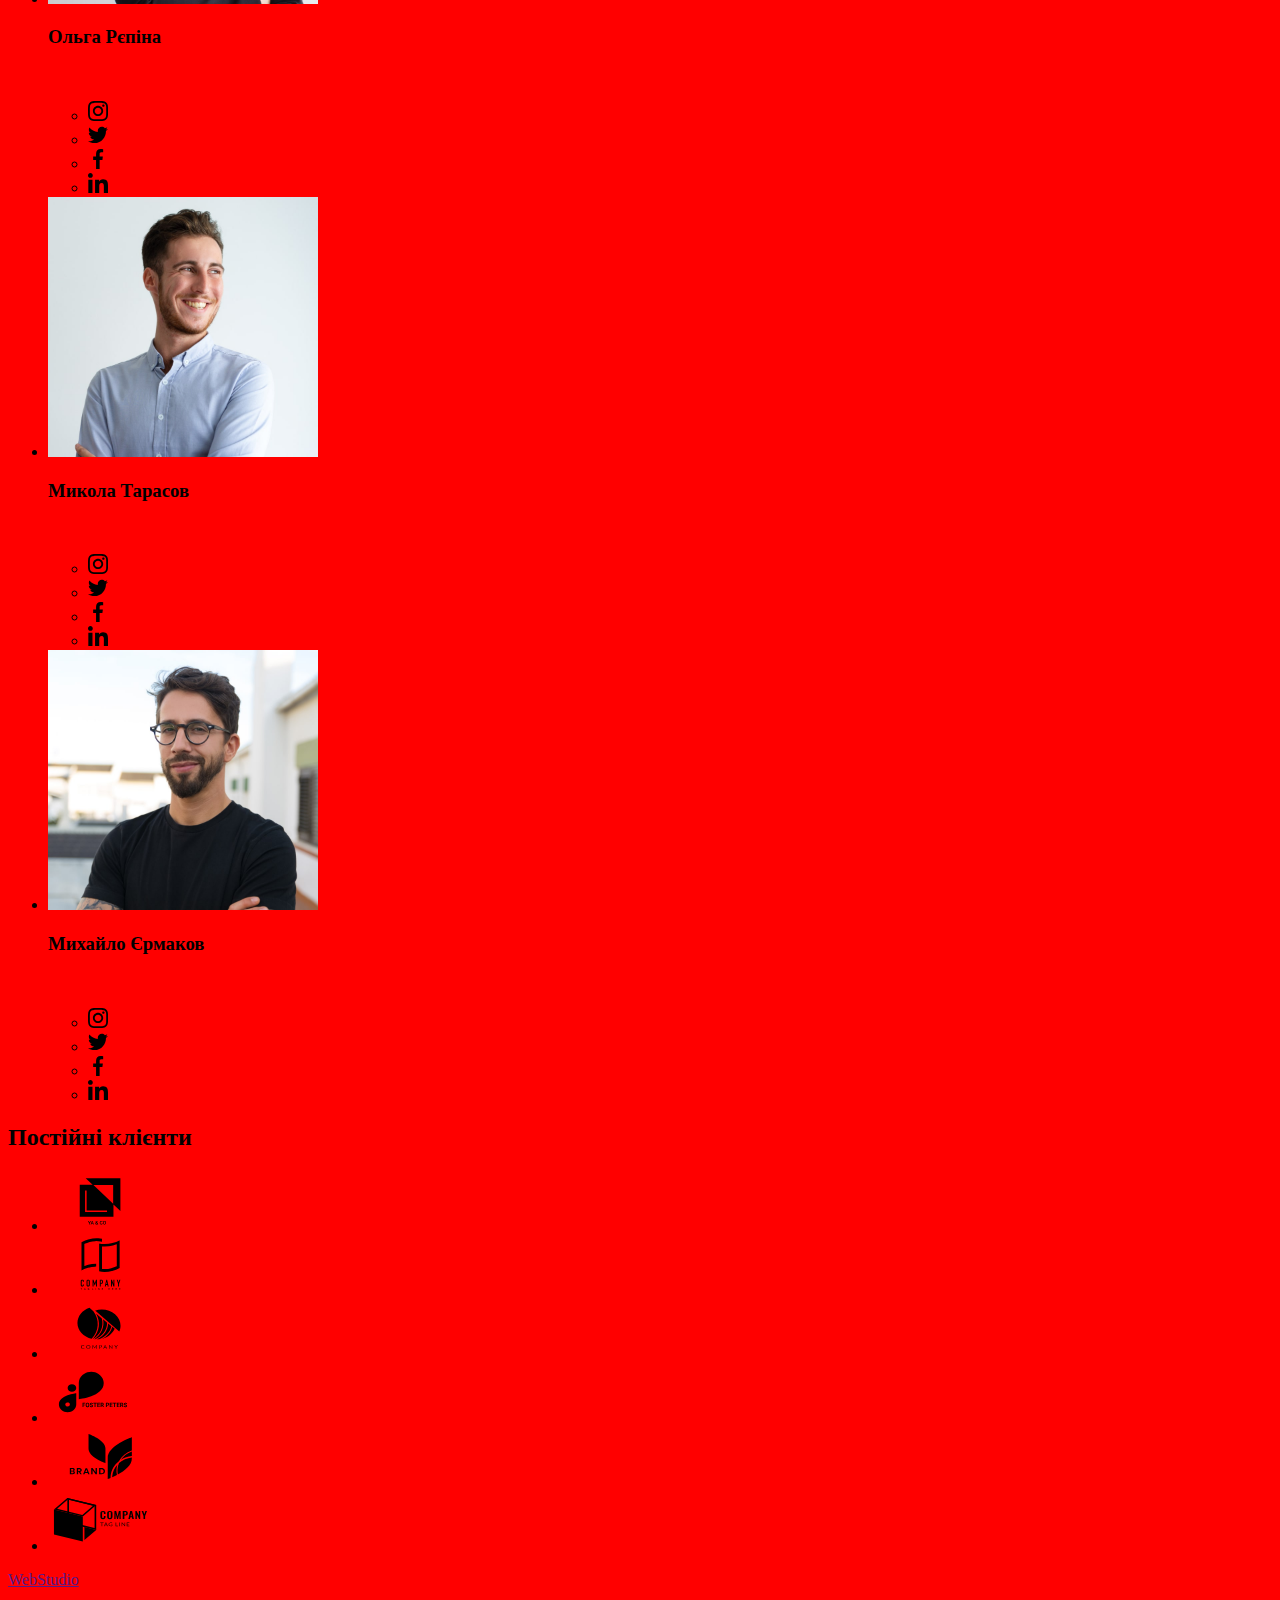
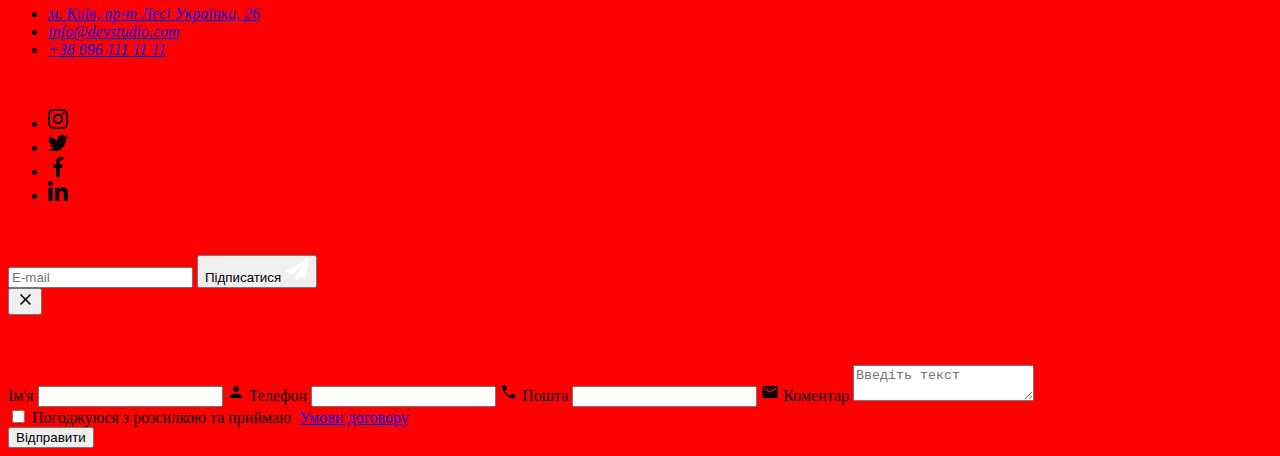
==== commit 17e8ea25: "add new document" ====
--- a/index.html
+++ b/index.html
@@ -17,8 +17,8 @@
       crossorigin="anonymous"
       referrerpolicy="no-referrer"
     />
-    <link rel="stylesheet" href="./css/style.css" />
-
+    <!-- <link rel="stylesheet" href="./css/style.css" /> -->
+    <link rel="stylesheet" href="./css/main.css" />
     <title>Document</title>
   </head>
   <body>
@@ -519,7 +519,7 @@
           </div>
           <div class="footer-email">
             <p class="email-text">Підпишіться на розсилку</p>
-            <form action="" class="email-input-form">
+            <form class="email-input-form">
               <input type="text" placeholder="E-mail" />
               <button type="submit" class="btn-footer-input">
                 Підписатися
@@ -539,7 +539,8 @@
             <use href="./images/svg/symbol-defs.svg#icon-close"></use>
           </svg>
         </button>
-        <form action="" class="contacts-form">
+        <form class="contacts-form"> 
+       
           <p class="modal-title">Залиште свої дані, ми вам передзвонимо</p>
           <label class="contacts-form-field">
             <span class="contacts-form-field-wrapper">
@@ -589,14 +590,16 @@
           </span>
           <div class="contact-form-text">
             <input
-              id="check"
               type="checkbox"
               id="check"
               class="contact-form-text-desc visually-hidden"
             />
-            <label class="contact-form-text-info" for="check" required
-              >Погоджуюся з розсилкою та приймаю
-              <a href="" class="contacts-form-link">Умови договору</a>
+            <label class="contact-form-text-info" for="check">
+              <span>
+                Погоджуюся з розсилкою та приймаю&nbsp;
+              </span>
+              
+              <a href="#" class="contacts-form-link">Умови договору</a>
             </label>
           </div>
           <button type="submit" class="contacts-form-btn">Відправити</button>
--- a/css/style.css
+++ b/css/style.css
@@ -345,7 +345,7 @@
 
 .item-page-svg {
   height: 70px;
-  /width: 70px;
+  width: 70px;
 }
 
 .title-page {
@@ -695,6 +695,16 @@
   cursor: pointer;
 }
 
+.modal-close-btn:hover .modal-close use,
+.modal-close-btn:focus-visible .modal-close use{
+fill: var(--color-primary-hover);
+transition: fill 250ms cubic-bezier(0.4, 0, 0.2, 1);
+}
+
+.modal-close-btn .modal-close use{
+transition: fill 250ms cubic-bezier(0.4, 0, 0.2, 1);
+}
+
 .modal-title {
   font-weight: 700;
   font-size: 20px;
@@ -786,6 +796,7 @@
   color: var(--secondary-color);
   display: flex;
   align-items: center;
+  margin-left: 12px;
 }
 
 .contact-form-text-info::before {
@@ -797,6 +808,7 @@
   border-radius: 3px;
   cursor: pointer;
   margin-right: 10px;
+  margin-bottom: 3px;
 }
 
 .contact-form-text-desc:checked + .contact-form-text-info::before {
@@ -892,6 +904,8 @@
 .portfolio-content {
   padding: 20px;
   border: 1px solid #eeeeee;
+  /* position: relative; */
+  /* background-color: var(--color-white); */
 }
 
 .portfolio-list {
@@ -931,6 +945,7 @@
 
 .portfolio-wrapper {
   position: relative;
+  overflow:hidden;
 }
 
 .portfolio-wrapper:hover::before {
--- a/css/main.css
+++ b/css/main.css
@@ -0,0 +1,7 @@
+body {
+  background-color: red;
+}
+
+p {
+  color: red;
+}/*# sourceMappingURL=main.css.map */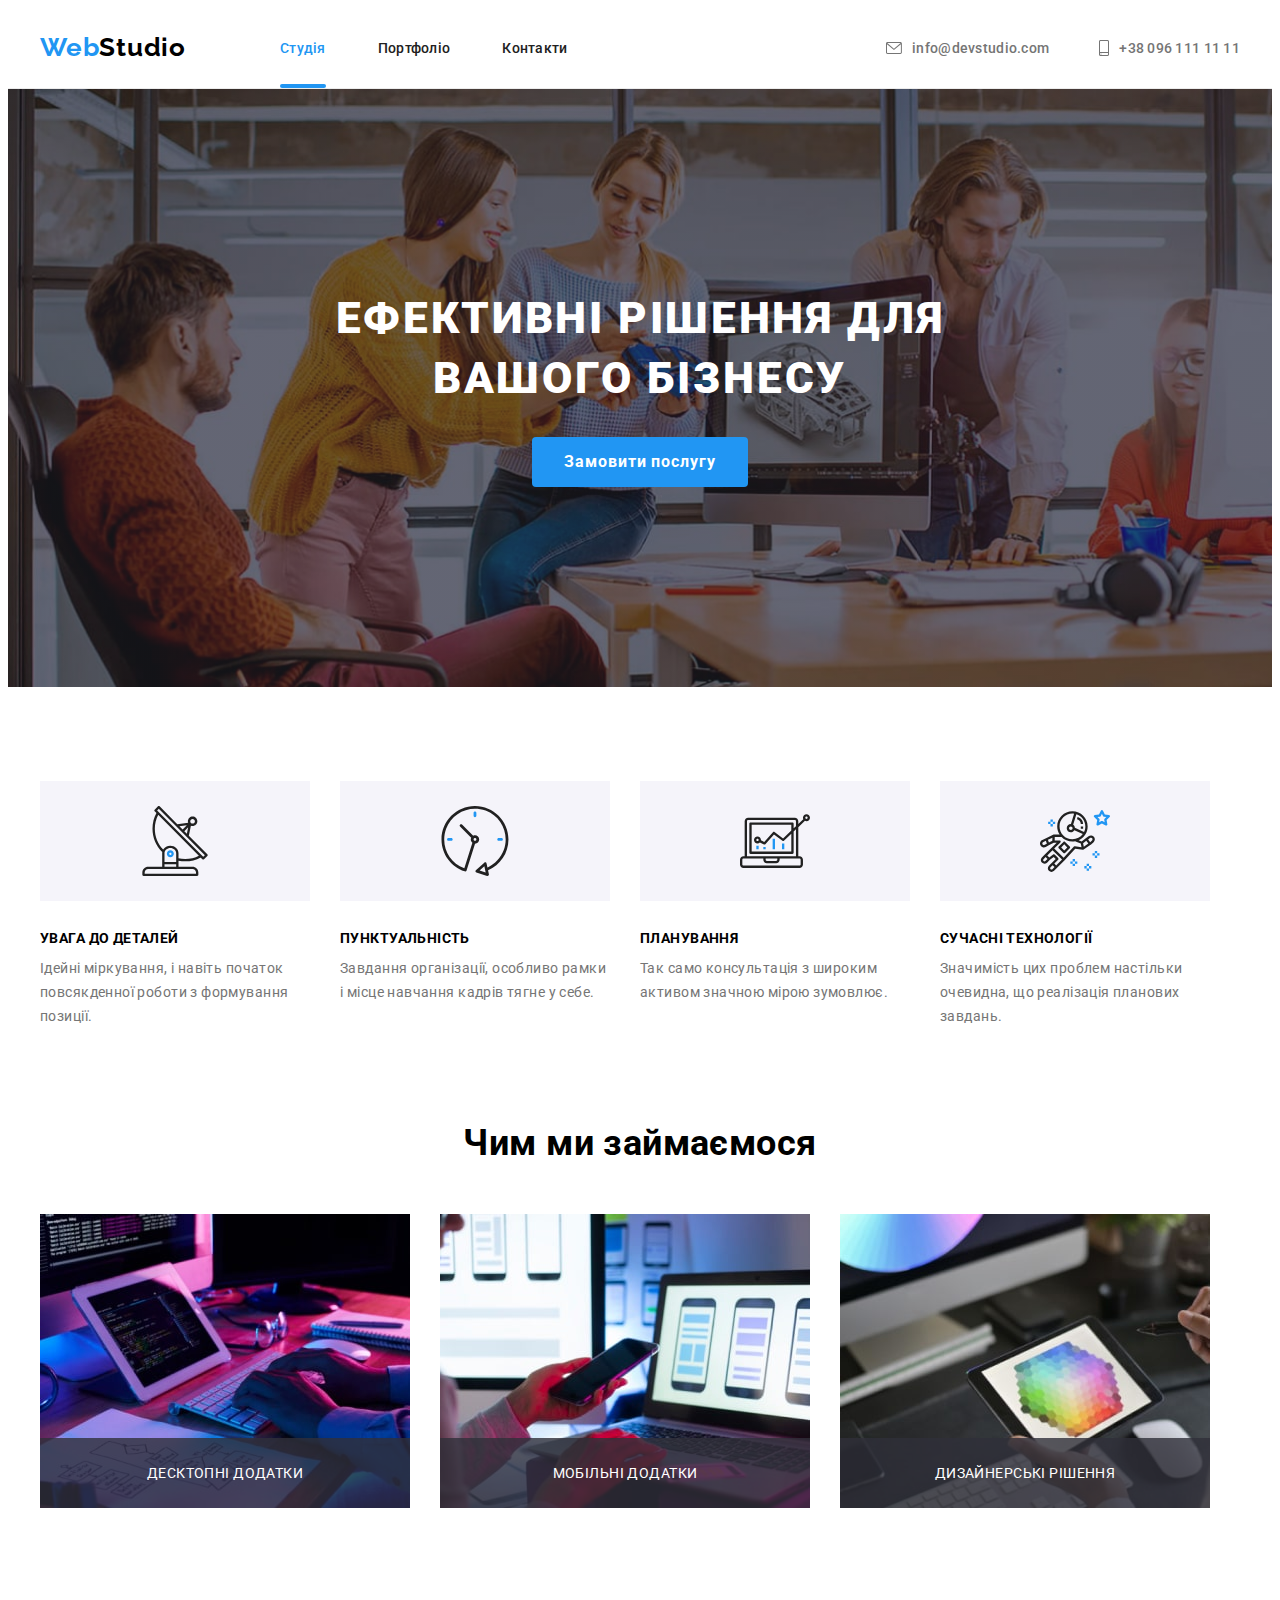
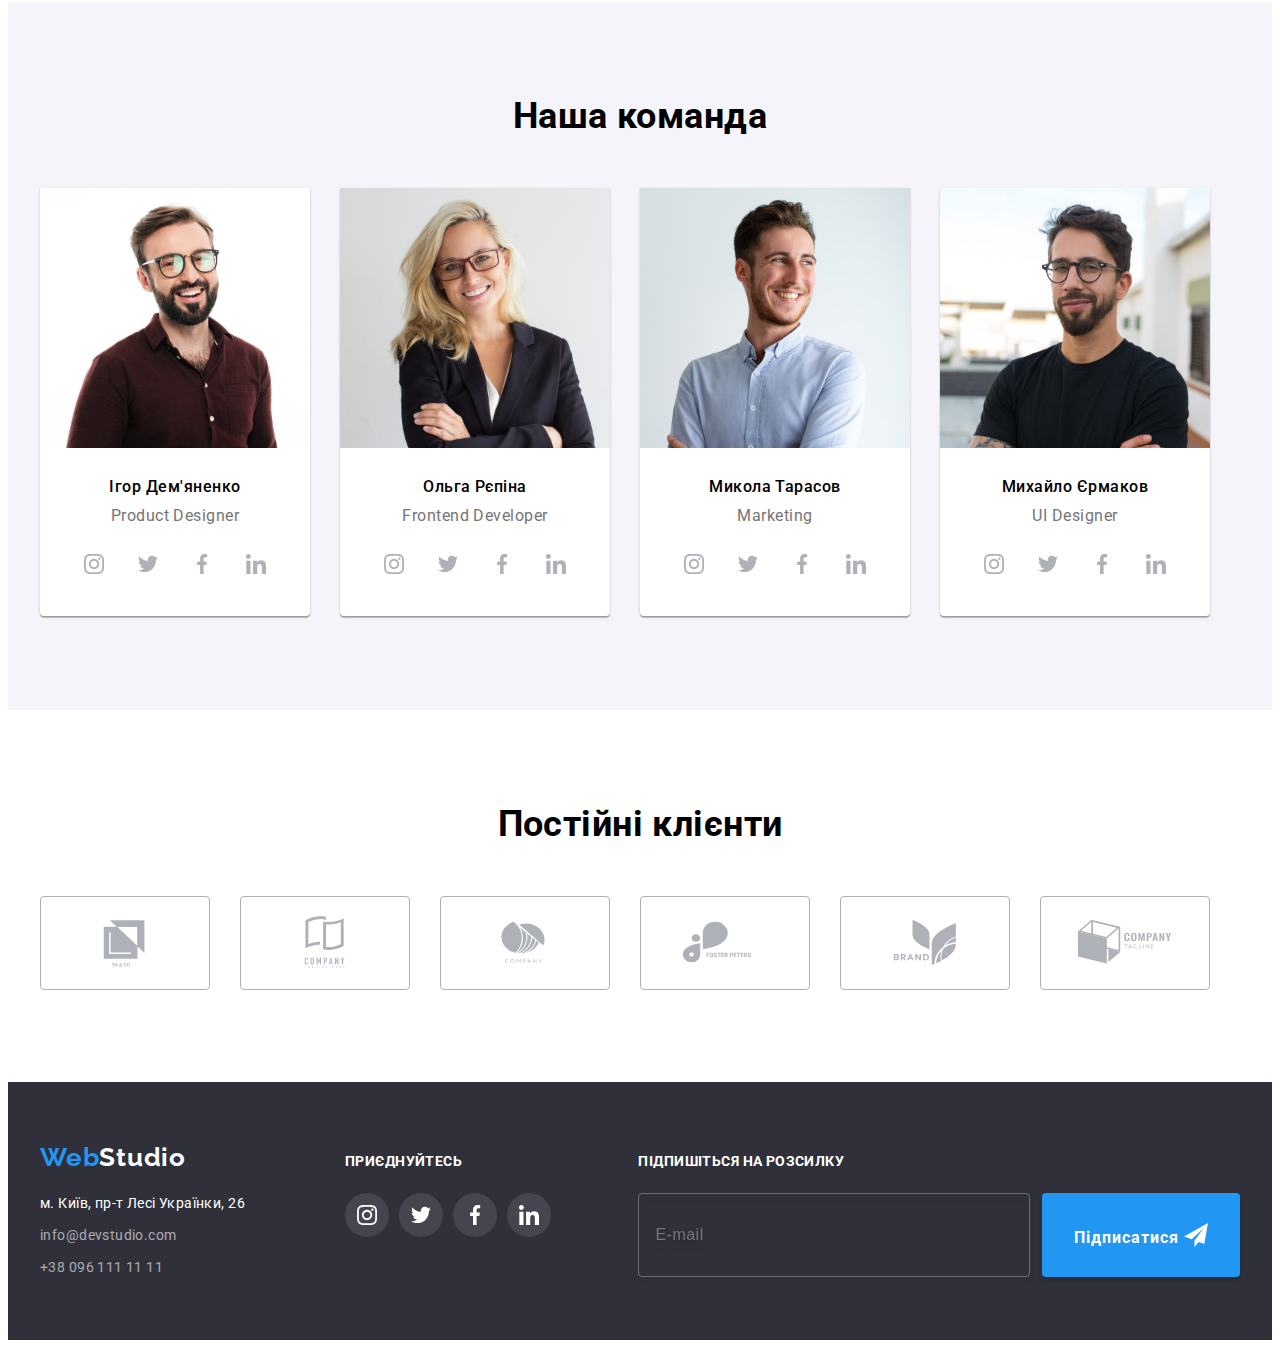
==== commit 19662429: "add doc" ====
--- a/index.html
+++ b/index.html
@@ -18,7 +18,9 @@
       referrerpolicy="no-referrer"
     />
     <!-- <link rel="stylesheet" href="./css/style.css" /> -->
-    <link rel="stylesheet" href="./css/main.css" />
+    <!-- <link rel="stylesheet" href="./css/main.css" /> -->
+    <!-- <link rel="stylesheet" href="./sass/main.scss" /> -->
+    <link rel="stylesheet" href="./css/main.min.css" />
     <title>Document</title>
   </head>
   <body>
@@ -29,22 +31,25 @@
           <a class="logo link" href="" lang="en"
             >Web<span class="logo-dark">Studio</span>
           </a>
-          <ul class="nav-list list">
-            <li class="nav-item">
-              <a class="nav-link link active" href="./index.html">Студія</a>
-            </li>
-            <li class="nav-item">
-              <a class="nav-link link" href="./portfolio.html"> Портфоліо</a>
-            </li>
-            <li class="nav-item">
-              <a class="nav-link link" href="">Контакти</a>
+          <ul class="nav list">
+            <li class="nav__item">
+              <a class="nav__link link active" href="./index.html">Студія</a>
+            </li>
+            <li class="nav__item">
+              <a class="nav__link link" href="./portfolio.html"> Портфоліо</a>
+            </li>
+            <li class="nav__item">
+              <a class="nav__link link" href="">Контакти</a>
             </li>
           </ul>
         </nav>
         <ul class="contacts-header list">
-          <li class="contacts-item">
-            <a class="contacts-mail link" href="mailto:info@devstudio.com">
-              <svg class="contacts-mail-icon" width="16" height="12">
+          <li class="contacts-header__item">
+            <a
+              class="contacts-header__mail link"
+              href="mailto:info@devstudio.com"
+            >
+              <svg class="contacts-header__mail-icon" width="16" height="12">
                 <use
                   href="./images/svg/symbol-defs.svg#icon-envelope-hover"
                 ></use>
@@ -52,9 +57,9 @@
               info@devstudio.com</a
             >
           </li>
-          <li class="contacts-item">
-            <a class="contacts-number link" href="tel:+380961111111">
-              <svg class="contacts-number-icon" width="10" height="16">
+          <li class="contacts-header__item">
+            <a class="contacts-header__number link" href="tel:+380961111111">
+              <svg class="contacts-header__number-icon" width="10" height="16">
                 <use href="./images/svg/symbol-defs.svg#icon-smartphone"></use>
               </svg>
               +38 096 111 11 11</a
@@ -77,12 +82,12 @@
         </div>
       </section>
 
-      <!-- main-list-page -->
-      <section class="main-list-page">
+      <!-- main-list -->
+      <section class="main-list">
         <div class="container">
           <h2 class="visually-hidden">Особливості бізнесу</h2>
-          <ul class="list-page list">
-            <li class="item-page">
+          <ul class="main-list__list-page list">
+            <li class="main-list__item-page">
               <div class="item-page-bg">
                 <svg class="item-page-svg">
                   <use
@@ -96,7 +101,7 @@
                 формування позиції.
               </p>
             </li>
-            <li class="item-page">
+            <li class="main-list__item-page">
               <div class="item-page-bg">
                 <svg class="item-page-svg">
                   <use href="./images/svg/symbol-defs.svg#icon-clock-1 "></use>
@@ -108,7 +113,7 @@
                 тягне у себе.
               </p>
             </li>
-            <li class="item-page">
+            <li class="main-list__item-page">
               <div class="item-page-bg">
                 <svg class="item-page-svg">
                   <use href="./images/svg/symbol-defs.svg#icon-diagram-1"></use>
@@ -119,7 +124,7 @@
                 Так само консультація з широким активом значною мірою зумовлює.
               </p>
             </li>
-            <li class="item-page">
+            <li class="main-list__item-page">
               <div class="item-page-bg">
                 <svg class="item-page-svg">
                   <use
@@ -539,8 +544,7 @@
             <use href="./images/svg/symbol-defs.svg#icon-close"></use>
           </svg>
         </button>
-        <form class="contacts-form"> 
-       
+        <form class="contacts-form">
           <p class="modal-title">Залиште свої дані, ми вам передзвонимо</p>
           <label class="contacts-form-field">
             <span class="contacts-form-field-wrapper">
@@ -595,10 +599,8 @@
               class="contact-form-text-desc visually-hidden"
             />
             <label class="contact-form-text-info" for="check">
-              <span>
-                Погоджуюся з розсилкою та приймаю&nbsp;
-              </span>
-              
+              <span> Погоджуюся з розсилкою та приймаю&nbsp; </span>
+
               <a href="#" class="contacts-form-link">Умови договору</a>
             </label>
           </div>
--- a/css/style.css
+++ b/css/style.css
@@ -1,21 +1,3 @@
-:root {
-  --color-primary-hover: #2196f3;
-  --color-banner: #2f303a;
-  --color-btn-banner-hover: #188ce8;
-  --color-black: #000000;
-  --color-white: #ffffff;
-  --color-gray: #f5f4fa;
-  --primary-color: #212121;
-  --secondary-color: #757575;
-  --color-svg: #afb1b8;
-  --primary-font-famaly: "Roboto", sans-serif;
-  --secondary-font-famaly: "Raleway", sans-serif;
-  --main-font-size: 14px;
-  --main-letter-spacing: 0.03em;
-  --main-color-link: #212121;
-  --secondary-color-link: #757575;
-}
-
 body {
   background-color: var(--color-white);
   font-family: var(--primary-font-famaly);
@@ -41,10 +23,13 @@
   margin-bottom: 0;
 }
 
-img {
-  /* display: block;
-  max-width: 100%;
-  height: auto; */
+.link {
+  text-decoration: none;
+  color: var(--main-color-link);
+}
+
+.list {
+  list-style: none;
 }
 
 .visually-hidden {
@@ -60,6 +45,15 @@
   overflow: hidden;
 }
 
+.link {
+  text-decoration: none;
+  color: var(--main-color-link);
+}
+
+.list {
+  list-style: none;
+}
+
 .section {
   padding-top: 94px;
   padding-bottom: 94px;
@@ -82,15 +76,6 @@
   align-items: center;
 }
 
-.link {
-  text-decoration: none;
-  color: var(--main-color-link);
-}
-
-.list {
-  list-style: none;
-}
-
 /* start header */
 .navigation {
   display: flex;
@@ -115,30 +100,27 @@
 .logo .logo-light {
   color: var(--color-white);
 }
-.logo-light {
-  /* color: var(--color-white); */
-}
-
-.nav-list {
+
+.nav {
   font-weight: 500;
   letter-spacing: 0.02em;
   display: flex;
   margin-left: 94px;
 }
 
-.nav-item {
+.nav__item {
   margin-right: 52px;
 }
-.nav-item:last-child {
+.nav__item:last-child {
   margin-right: 0;
 }
 
-.nav-link:hover,
-.nav-link:focus {
+.nav__link:hover,
+.nav__link:focus {
   color: var(--color-primary-hover);
 }
 
-.nav-link {
+.nav__link {
   font-weight: 500;
   padding-top: 32px;
   padding-bottom: 32px;
@@ -169,15 +151,15 @@
   font-weight: 500;
   display: flex;
 }
-.contacts-item {
+.contacts-header__item {
   letter-spacing: 0.02em;
 }
-.contacts-item:not(:last-child) {
+.contacts-header__item:not(:last-child) {
   margin-right: 50px;
 }
 
-.contacts-mail,
-.contacts-number {
+.contacts-header__mail,
+.contacts-header__number {
   color: var(--secondary-color-link);
   padding-top: 32px;
   padding-bottom: 32px;
@@ -188,7 +170,7 @@
   transition-property: color;
 }
 
-.contacts-item:hover {
+.contacts-header__item:hover {
   fill: var(--color-primary-hover);
 }
 
@@ -196,14 +178,14 @@
   color: var(--color-primary-hover);
 }
 
-.contacts-mail:hover,
-.contacts-mail:focus,
-.contacts-number:hover,
-.contacts-number:focus {
+.contacts-header__mail:hover,
+.contacts-header__mail:focus,
+.contacts-header__number:hover,
+.contacts-header__number:focus {
   color: var(--color-primary-hover);
 }
 
-.contacts-mail-icon {
+.contacts-header__mail-icon {
   fill: currentColor;
   margin-right: 10px;
   transition-duration: 250ms;
@@ -211,12 +193,12 @@
   transition-property: fill;
 }
 
-.contacts-mail-icon:hover,
-.contacts-mail-icon:focus {
+.contacts-header__mail-icon:hover,
+.contacts-header__mail-icon:focus {
   fill: var(--color-primary-hover);
 }
 
-.contacts-number-icon {
+.contacts-header__number-icon {
   fill: currentColor;
   margin-right: 10px;
   transition-duration: 250ms;
@@ -224,8 +206,8 @@
   transition-property: fill;
 }
 
-.contacts-number-icon:hover,
-.contacts-number-icon:focus {
+.contacts-header__number-icon:hover,
+.contacts-header__number-icon:focus {
   fill: var(--color-primary-hover);
 }
 
@@ -248,11 +230,11 @@
   margin-right: auto;
 }
 
-.main-list-page {
+.main-list {
   padding-top: 94px;
 }
 
-.list-page {
+.main-list__list-page {
   display: flex;
 }
 
@@ -326,11 +308,11 @@
   margin-left: 0;
 }
 
-.item-page:not(:last-child) {
+.main-list__item-page:not(:last-child) {
   margin-right: 30px;
 }
 
-.item-page {
+.main-list__item-page{
   width: 270px;
 }
 
@@ -696,13 +678,13 @@
 }
 
 .modal-close-btn:hover .modal-close use,
-.modal-close-btn:focus-visible .modal-close use{
-fill: var(--color-primary-hover);
-transition: fill 250ms cubic-bezier(0.4, 0, 0.2, 1);
-}
-
-.modal-close-btn .modal-close use{
-transition: fill 250ms cubic-bezier(0.4, 0, 0.2, 1);
+.modal-close-btn:focus-visible .modal-close use {
+  fill: var(--color-primary-hover);
+  transition: fill 250ms cubic-bezier(0.4, 0, 0.2, 1);
+}
+
+.modal-close-btn .modal-close use {
+  transition: fill 250ms cubic-bezier(0.4, 0, 0.2, 1);
 }
 
 .modal-title {
@@ -945,7 +927,7 @@
 
 .portfolio-wrapper {
   position: relative;
-  overflow:hidden;
+  overflow: hidden;
 }
 
 .portfolio-wrapper:hover::before {
--- a/css/main.css
+++ b/css/main.css
@@ -1,7 +1,1184 @@
+.header {
+  border-bottom: 1px solid #ececec;
+}
+
+.header-container {
+  display: -webkit-box;
+  display: -ms-flexbox;
+  display: flex;
+  -webkit-box-align: center;
+      -ms-flex-align: center;
+          align-items: center;
+}
+
+:root {
+  --color-primary-hover: #2196f3;
+  --color-banner: #2f303a;
+  --color-btn-banner-hover: #188ce8;
+  --color-black: #000000;
+  --color-white: #ffffff;
+  --color-gray: #f5f4fa;
+  --primary-color: #212121;
+  --secondary-color: #757575;
+  --color-svg: #afb1b8;
+  --primary-font-famaly: "Roboto", sans-serif;
+  --secondary-font-famaly: "Raleway", sans-serif;
+  --main-font-size: 14px;
+  --main-letter-spacing: 0.03em;
+  --main-color-link: #212121;
+  --secondary-color-link: #757575;
+}
+
+.visually-hidden {
+  position: absolute;
+  width: 1px;
+  height: 1px;
+  margin: -1px;
+  border: 0;
+  padding: 0;
+  white-space: nowrap;
+  -webkit-clip-path: inset(100%);
+          clip-path: inset(100%);
+  clip: rect(0 0 0 0);
+  overflow: hidden;
+}
+
 body {
-  background-color: red;
-}
-
+  background-color: var(--color-white);
+  font-family: var(--primary-font-famaly);
+  color: var(primary-color);
+  font-size: var(--main-font-size);
+  letter-spacing: var(--main-letter-spacing);
+}
+
+h1,
+h2,
+h3,
+h4,
+h5,
+h6,
 p {
-  color: red;
+  margin-top: 0;
+  margin-bottom: 0;
+}
+
+ul {
+  padding-left: 0;
+  margin-top: 0;
+  margin-bottom: 0;
+}
+
+.link {
+  text-decoration: none;
+  color: var(--main-color-link);
+}
+
+.list {
+  list-style: none;
+}
+
+.section {
+  padding-top: 94px;
+  padding-bottom: 94px;
+}
+
+.container {
+  width: 1200px;
+  margin-right: auto;
+  margin-left: auto;
+  padding-left: 15px;
+  padding-right: 15px;
+}
+
+.filter-item {
+  margin-right: 8px;
+}
+
+.filter-item:last-child {
+  margin-right: 0px;
+}
+.filter-item button {
+  background-color: var(--color-gray);
+  font-size: 16px;
+  line-height: 1.62;
+  color: var(--main-color-link);
+  letter-spacing: 0.03em;
+  cursor: pointer;
+  font-family: var(--primary-font-famaly);
+  border-radius: 4px;
+  padding: 6px 25px;
+  border: none;
+  -webkit-transition-duration: 250ms;
+          transition-duration: 250ms;
+  -webkit-transition-timing-function: cubic-bezier(0.4, 0, 0.2, 1);
+          transition-timing-function: cubic-bezier(0.4, 0, 0.2, 1);
+  -webkit-transition-property: color, background-color, -webkit-box-shadow;
+  transition-property: color, background-color, -webkit-box-shadow;
+  transition-property: color, background-color, box-shadow;
+  transition-property: color, background-color, box-shadow, -webkit-box-shadow;
+}
+.filter-item button:hover, .filter-item button:focus {
+  background-color: var(--color-primary-hover);
+  color: var(--color-white);
+  -webkit-box-shadow: 0px 3px 1px rgba(0, 0, 0, 0.1), 0px 1px 2px rgba(0, 0, 0, 0.08), 0px 2px 2px rgba(0, 0, 0, 0.12);
+          box-shadow: 0px 3px 1px rgba(0, 0, 0, 0.1), 0px 1px 2px rgba(0, 0, 0, 0.08), 0px 2px 2px rgba(0, 0, 0, 0.12);
+}
+
+.filter-list {
+  display: -webkit-box;
+  display: -ms-flexbox;
+  display: flex;
+  -webkit-box-pack: center;
+      -ms-flex-pack: center;
+          justify-content: center;
+  margin-bottom: 50px;
+}
+
+.portfolio-content {
+  padding: 20px;
+  border: 1px solid #eeeeee;
+  /* position: relative; */
+  /* background-color: var(--color-white); */
+}
+
+.portfolio-list {
+  display: -webkit-box;
+  display: -ms-flexbox;
+  display: flex;
+  -ms-flex-wrap: wrap;
+      flex-wrap: wrap;
+  margin-left: -30px;
+  margin-top: -30px;
+}
+
+.portfolio-item {
+  margin-left: 30px;
+  margin-top: 30px;
+  width: calc((100% - 90px) / 3);
+  position: relative;
+}
+
+.portfolio-title {
+  letter-spacing: 0.03em;
+  font-size: 18px;
+  line-height: 2;
+  margin-bottom: 4px;
+}
+
+.portfolio-text {
+  font-size: 16px;
+  line-height: 1.88;
+  letter-spacing: 0.03em;
+  color: var(--secondary-color-link);
+  font-weight: 400;
+}
+
+.portfolio-link {
+  display: block;
+  -webkit-transition-duration: 250ms;
+          transition-duration: 250ms;
+  -webkit-transition-timing-function: cubic-bezier(0.4, 0, 0.2, 1);
+          transition-timing-function: cubic-bezier(0.4, 0, 0.2, 1);
+}
+
+.portfolio-wrapper {
+  position: relative;
+  overflow: hidden;
+}
+
+.portfolio-wrapper:hover::before {
+  content: "";
+  position: absolute;
+  display: block;
+  width: 100%;
+  background-color: rgba(33, 150, 243, 0.9);
+  opacity: 1;
+}
+.portfolio-wrapper::before {
+  position: absolute;
+  content: "";
+  display: block;
+  width: 100%;
+  height: 100%;
+  background-color: rgba(33, 150, 243, 0.9);
+  opacity: 0;
+  -webkit-transition: 250ms cubic-bezier(0.4, 0, 0.2, 1);
+  transition: 250ms cubic-bezier(0.4, 0, 0.2, 1);
+  -webkit-transform: translateY(40%);
+          transform: translateY(40%);
+}
+
+.portfolio-link:hover, .portfolio-link:focus {
+  -webkit-box-shadow: 0px 1px 1px rgba(0, 0, 0, 0.12), 0px 4px 4px rgba(0, 0, 0, 0.06), 1px 4px 6px rgba(0, 0, 0, 0.16);
+          box-shadow: 0px 1px 1px rgba(0, 0, 0, 0.12), 0px 4px 4px rgba(0, 0, 0, 0.06), 1px 4px 6px rgba(0, 0, 0, 0.16);
+}
+.portfolio-link:hover .portfolio-wrapper::before {
+  -webkit-transform: translateY(0);
+          transform: translateY(0);
+  position: absolute;
+  content: "";
+  display: block;
+  width: 100%;
+  height: 100%;
+  background-color: rgba(33, 150, 243, 0.9);
+  opacity: 1;
+  -webkit-transition: 250ms cubic-bezier(0.4, 0, 0.2, 1);
+  transition: 250ms cubic-bezier(0.4, 0, 0.2, 1);
+}
+
+.portfolio-img {
+  display: block;
+}
+
+.portfolio-text-description {
+  position: absolute;
+  font-size: 18px;
+  letter-spacing: 0.03em;
+  opacity: 0;
+  top: 30%;
+  left: 0;
+  padding: 0 25px;
+  color: var(--color-white);
+  line-height: 1.56;
+  height: 100%;
+  -webkit-transition: 250ms cubic-bezier(0.4, 0, 0.2, 1);
+  transition: 250ms cubic-bezier(0.4, 0, 0.2, 1);
+}
+
+.portfolio-item:hover .portfolio-text-description {
+  opacity: 1;
+  top: 20%;
+}
+
+.footer {
+  background-color: var(--color-banner);
+  padding-top: 60px;
+  padding-bottom: 60px;
+}
+.footer .logo {
+  margin-bottom: 20px;
+  display: block;
+  padding: 0;
+}
+
+.social-text {
+  color: var(--color-white);
+  font-weight: 700;
+  line-height: 1.71;
+  letter-spacing: 0.03em;
+  text-transform: uppercase;
+  margin-bottom: 20px;
+}
+
+.footer-item {
+  margin-right: 100px;
+}
+
+.footer-social {
+  margin-right: auto;
+}
+
+.footer-social-list {
+  display: -webkit-box;
+  display: -ms-flexbox;
+  display: flex;
+}
+
+.footer-list {
+  display: -webkit-box;
+  display: -ms-flexbox;
+  display: flex;
+  -webkit-box-align: baseline;
+      -ms-flex-align: baseline;
+          align-items: baseline;
+}
+
+.footer-social-item:not(:last-child) {
+  margin-right: 10px;
+}
+
+.footer-social-link {
+  fill: var(--color-white);
+  width: 44px;
+  height: 44px;
+  background-color: rgba(255, 255, 255, 0.1);
+  border-radius: 50%;
+  display: -webkit-box;
+  display: -ms-flexbox;
+  display: flex;
+  -webkit-box-align: center;
+      -ms-flex-align: center;
+          align-items: center;
+  -webkit-box-pack: center;
+      -ms-flex-pack: center;
+          justify-content: center;
+  -webkit-transition-duration: 250ms;
+          transition-duration: 250ms;
+  -webkit-transition-timing-function: cubic-bezier(0.4, 0, 0.2, 1);
+          transition-timing-function: cubic-bezier(0.4, 0, 0.2, 1);
+  -webkit-transition-property: background-color;
+  transition-property: background-color;
+}
+.footer-social-link:hover, .footer-social-link:focus {
+  background-color: var(--color-primary-hover);
+  border-radius: 50%;
+}
+
+.email-text {
+  color: var(--color-white);
+  font-weight: 700;
+  line-height: 1.71;
+  letter-spacing: 0.03em;
+  text-transform: uppercase;
+  margin-bottom: 20px;
+}
+
+.footer-email input {
+  width: 358px;
+  height: 50px;
+  padding: 16px;
+  background-color: transparent;
+  border: 1px solid rgba(255, 255, 255, 0.3);
+  -webkit-filter: drop-shadow(0px 4px 4px rgba(0, 0, 0, 0.15));
+          filter: drop-shadow(0px 4px 4px rgba(0, 0, 0, 0.15));
+  font-size: 16px;
+  letter-spacing: 0.03em;
+  color: rgba(255, 255, 255, 0.6);
+  border-radius: 4px;
+}
+
+.email-input-form {
+  display: -webkit-box;
+  display: -ms-flexbox;
+  display: flex;
+}
+
+.btn-footer-input {
+  font-size: 16px;
+  letter-spacing: 0.06em;
+  background-color: var(--color-primary-hover);
+  font-family: var(--primary-font-famaly);
+  font-weight: 700;
+  margin-left: auto;
+  margin-right: auto;
+  display: block;
+  padding: 10px 32px;
+  border-radius: 4px;
+  border: none;
+  -webkit-box-shadow: 0px 4px 4px rgba(0, 0, 0, 0.15);
+          box-shadow: 0px 4px 4px rgba(0, 0, 0, 0.15);
+  -webkit-transition-duration: 250ms;
+          transition-duration: 250ms;
+  -webkit-transition-timing-function: cubic-bezier(0.4, 0, 0.2, 1);
+          transition-timing-function: cubic-bezier(0.4, 0, 0.2, 1);
+  -webkit-transition-property: background-color;
+  transition-property: background-color;
+  color: var(--color-white);
+  margin-left: 12px;
+  cursor: pointer;
+}
+.btn-footer-input:hover, .btn-footer-input:focus {
+  background-color: var(--color-btn-banner-hover);
+}
+
+.email-button-telegram {
+  vertical-align: bottom;
+}
+
+.navigation {
+  display: -webkit-box;
+  display: -ms-flexbox;
+  display: flex;
+  margin-right: auto;
+  -webkit-box-align: center;
+      -ms-flex-align: center;
+          align-items: center;
+}
+
+.nav__item {
+  margin-right: 52px;
+}
+.nav__item:last-child {
+  margin-right: 0;
+}
+
+.nav {
+  font-weight: 500;
+  letter-spacing: 0.02em;
+  display: -webkit-box;
+  display: -ms-flexbox;
+  display: flex;
+  margin-left: 94px;
+}
+
+.nav__link {
+  font-weight: 500;
+  padding-top: 32px;
+  padding-bottom: 32px;
+  display: block;
+  position: relative;
+  -webkit-transition-duration: 250ms;
+          transition-duration: 250ms;
+  -webkit-transition-timing-function: cubic-bezier(0.4, 0, 0.2, 1);
+          transition-timing-function: cubic-bezier(0.4, 0, 0.2, 1);
+  color: var(--main-color-link);
+  -webkit-transition-property: color;
+  transition-property: color;
+}
+.nav__link:hover, .nav__link:focus {
+  color: var(--color-primary-hover);
+}
+
+.active {
+  color: var(--color-primary-hover);
+}
+.active::after {
+  content: "";
+  position: absolute;
+  width: 100%;
+  height: 4px;
+  left: 0;
+  bottom: 0;
+  border-radius: 2px;
+  background-color: var(--color-primary-hover);
+}
+
+.contacts-header {
+  font-weight: 500;
+  display: -webkit-box;
+  display: -ms-flexbox;
+  display: flex;
+}
+
+.contacts-header__item {
+  letter-spacing: 0.02em;
+}
+.contacts-header__item:hover {
+  fill: var(--color-primary-hover);
+}
+
+.contacts-header__item:not(:last-child) {
+  margin-right: 50px;
+}
+
+.contacts-header__mail,
+.contacts-header__number {
+  color: var(--secondary-color-link);
+  padding-top: 32px;
+  padding-bottom: 32px;
+  display: -webkit-box;
+  display: -ms-flexbox;
+  display: flex;
+  -webkit-box-align: center;
+      -ms-flex-align: center;
+          align-items: center;
+  -webkit-transition-duration: 250ms;
+          transition-duration: 250ms;
+  -webkit-transition-timing-function: cubic-bezier(0.4, 0, 0.2, 1);
+          transition-timing-function: cubic-bezier(0.4, 0, 0.2, 1);
+  -webkit-transition-property: color;
+  transition-property: color;
+}
+
+.contacts-mail-active {
+  color: var(--color-primary-hover);
+}
+
+.contacts-header__mail:hover,
+.contacts-header__mail:focus,
+.contacts-header__number:hover,
+.contacts-header__number:focus {
+  color: var(--color-primary-hover);
+}
+
+.contacts-header__mail-icon {
+  fill: currentColor;
+  margin-right: 10px;
+  -webkit-transition-duration: 250ms;
+          transition-duration: 250ms;
+  -webkit-transition-timing-function: cubic-bezier(0.4, 0, 0.2, 1);
+          transition-timing-function: cubic-bezier(0.4, 0, 0.2, 1);
+  -webkit-transition-property: fill;
+  transition-property: fill;
+}
+.contacts-header__mail-icon:hover, .contacts-header__mail-icon:focus {
+  fill: var(--color-primary-hover);
+}
+
+.contacts-header__number-icon {
+  fill: currentColor;
+  margin-right: 10px;
+  -webkit-transition-duration: 250ms;
+          transition-duration: 250ms;
+  -webkit-transition-timing-function: cubic-bezier(0.4, 0, 0.2, 1);
+          transition-timing-function: cubic-bezier(0.4, 0, 0.2, 1);
+  -webkit-transition-property: fill;
+  transition-property: fill;
+}
+.contacts-header__number-icon:hover, .contacts-header__number-icon:focus {
+  fill: var(--color-primary-hover);
+}
+
+.address {
+  font-style: normal;
+}
+
+.address-item {
+  line-height: 1.71;
+}
+.address-item:not(:last-child) {
+  margin-bottom: 8px;
+}
+
+.address-link {
+  color: rgba(255, 255, 255, 0.6);
+  text-decoration: none;
+  letter-spacing: 0.03em;
+}
+
+.addres-street {
+  color: var(--color-white);
+}
+
+.modal {
+  position: absolute;
+  top: 50%;
+  left: 50%;
+  height: 580px;
+  width: 528px;
+  background: var(--color-white);
+  -webkit-box-shadow: 0px 1px 3px rgba(0, 0, 0, 0.12), 0px 1px 1px rgba(0, 0, 0, 0.14), 0px 2px 1px rgba(0, 0, 0, 0.2);
+          box-shadow: 0px 1px 3px rgba(0, 0, 0, 0.12), 0px 1px 1px rgba(0, 0, 0, 0.14), 0px 2px 1px rgba(0, 0, 0, 0.2);
+  border-radius: 4px;
+  padding: 40px;
+  -webkit-transform: translate(-50%, -50%);
+          transform: translate(-50%, -50%);
+  /* transition:  250ms cubic-bezier(0.4, 0, 0.2, 1); */
+}
+
+.modal-close-btn {
+  position: absolute;
+  top: 8px;
+  right: 8px;
+  width: 30px;
+  height: 30px;
+  display: -webkit-box;
+  display: -ms-flexbox;
+  display: flex;
+  -webkit-box-pack: center;
+      -ms-flex-pack: center;
+          justify-content: center;
+  -webkit-box-align: center;
+      -ms-flex-align: center;
+          align-items: center;
+  border-radius: 50%;
+  border: 1px solid rgba(0, 0, 0, 0.1);
+  background-color: transparent;
+  padding: 0;
+  cursor: pointer;
+}
+.modal-close-btn:hover .modal-close use, .modal-close-btn:focus-visible .modal-close use {
+  fill: var(--color-primary-hover);
+  -webkit-transition: fill 250ms cubic-bezier(0.4, 0, 0.2, 1);
+  transition: fill 250ms cubic-bezier(0.4, 0, 0.2, 1);
+}
+.modal-close-btn .modal-close use {
+  -webkit-transition: fill 250ms cubic-bezier(0.4, 0, 0.2, 1);
+  transition: fill 250ms cubic-bezier(0.4, 0, 0.2, 1);
+}
+
+.logo {
+  color: var(--color-primary-hover);
+  font-family: var(--secondary-font-famaly);
+  font-weight: 700;
+  font-size: 26px;
+  line-height: 1.19;
+  letter-spacing: 0.03em;
+  padding-top: 24px;
+  padding-bottom: 25px;
+}
+.logo .logo-dark {
+  color: var(--color-black);
+}
+.logo .logo-light {
+  color: var(--color-white);
+}
+
+.main-banner {
+  background-image: -webkit-gradient(linear, left top, right top, from(rgba(47, 48, 58, 0.4)), to(rgba(47, 48, 58, 0.4))), url(../images/main-baner/mainbg.jpg);
+  background-image: linear-gradient(to right, rgba(47, 48, 58, 0.4), rgba(47, 48, 58, 0.4)), url(../images/main-baner/mainbg.jpg);
+  padding-top: 200px;
+  padding-bottom: 200px;
+  background-size: cover;
+  background-repeat: no-repeat;
+  max-width: 1600px;
+  margin-left: auto;
+  margin-right: auto;
+}
+
+.main-list {
+  padding-top: 94px;
+}
+
+.main-list__list-page {
+  display: -webkit-box;
+  display: -ms-flexbox;
+  display: flex;
+}
+
+.main-button {
+  color: var(--color-white);
+  font-size: 16px;
+  letter-spacing: 0.06em;
+  background-color: var(--color-primary-hover);
+  line-height: 1.88;
+  cursor: pointer;
+  font-family: var(--primary-font-famaly);
+  font-weight: 700;
+  margin-left: auto;
+  margin-right: auto;
+  display: block;
+  padding: 10px 32px;
+  border-radius: 4px;
+  border: none;
+  -webkit-transition-duration: 250ms;
+          transition-duration: 250ms;
+  -webkit-transition-timing-function: cubic-bezier(0.4, 0, 0.2, 1);
+          transition-timing-function: cubic-bezier(0.4, 0, 0.2, 1);
+  -webkit-transition-property: background-color;
+  transition-property: background-color;
+}
+.main-button:hover, .main-button:focus {
+  background-color: var(--color-btn-banner-hover);
+}
+
+.main-title {
+  color: var(--color-white);
+  text-align: center;
+  text-transform: uppercase;
+  line-height: 1.36;
+  font-size: 44px;
+  letter-spacing: 0.06em;
+  font-weight: 900;
+  margin-bottom: 28px;
+}
+
+.list-works {
+  display: -webkit-box;
+  display: -ms-flexbox;
+  display: flex;
+}
+
+.img-works {
+  position: relative;
+  display: block;
+  height: auto;
+  max-width: 100%;
+}
+
+.text-works {
+  position: absolute;
+  bottom: 0;
+  background-color: rgba(47, 48, 58, 0.8);
+  color: var(--color-white);
+  height: 70px;
+  display: -webkit-box;
+  display: -ms-flexbox;
+  display: flex;
+  -webkit-box-pack: center;
+      -ms-flex-pack: center;
+          justify-content: center;
+  -webkit-box-align: center;
+      -ms-flex-align: center;
+          align-items: center;
+  width: 100%;
+  text-align: center;
+  text-transform: uppercase;
+  letter-spacing: 0.03em;
+}
+
+.item-works {
+  margin-left: 30px;
+  position: relative;
+}
+.item-works:nth-child(1) {
+  margin-left: 0;
+}
+
+.main-list__item-page {
+  width: 270px;
+}
+.main-list__item-page:not(:last-child) {
+  margin-right: 30px;
+}
+
+.item-page-bg {
+  background-color: var(--color-gray);
+  margin-bottom: 30px;
+  display: -webkit-box;
+  display: -ms-flexbox;
+  display: flex;
+  -webkit-box-pack: center;
+      -ms-flex-pack: center;
+          justify-content: center;
+  -webkit-box-align: center;
+      -ms-flex-align: center;
+          align-items: center;
+  height: 120px;
+}
+
+.item-page-svg {
+  height: 70px;
+  width: 70px;
+}
+
+.title-page {
+  line-height: 1.14;
+  letter-spacing: 0.03em;
+  margin-bottom: 10px;
+  font-size: var(--main-font-size);
+}
+
+.desc-page {
+  line-height: 1.71;
+  letter-spacing: 0.03em;
+  color: var(--secondary-color);
+  font-weight: 400;
+}
+
+.title-section {
+  line-height: 1.16;
+  font-size: 36px;
+  margin-bottom: 50px;
+  text-align: center;
+}
+
+.team {
+  background-color: var(--color-gray);
+}
+
+.team-list {
+  display: -webkit-box;
+  display: -ms-flexbox;
+  display: flex;
+}
+
+.team-item {
+  margin-left: 30px;
+  background-color: var(--color-white);
+  -webkit-box-shadow: 0px 1px 3px rgba(0, 0, 0, 0.12), 0px 1px 1px rgba(0, 0, 0, 0.14), 0px 2px 1px rgba(0, 0, 0, 0.2);
+          box-shadow: 0px 1px 3px rgba(0, 0, 0, 0.12), 0px 1px 1px rgba(0, 0, 0, 0.14), 0px 2px 1px rgba(0, 0, 0, 0.2);
+  border-radius: 0px 0px 4px 4px;
+}
+.team-item:nth-child(1) {
+  margin-left: 0;
+}
+
+.team-img {
+  display: block;
+  height: auto;
+  max-width: 100%;
+}
+
+.team-name {
+  font-size: 16px;
+  letter-spacing: 0.03em;
+  font-weight: 500;
+  line-height: 1.18;
+  margin-bottom: 10px;
+  text-align: center;
+}
+
+.team-person {
+  font-size: 16px;
+  letter-spacing: 0.03em;
+  color: var(--secondary-color);
+  line-height: 1.18;
+  font-weight: 400;
+  text-align: center;
+  margin-bottom: 16px;
+}
+
+.team-content {
+  padding-top: 30px;
+  padding-bottom: 30px;
+}
+
+.social-list {
+  display: -webkit-box;
+  display: -ms-flexbox;
+  display: flex;
+  -webkit-box-pack: center;
+      -ms-flex-pack: center;
+          justify-content: center;
+}
+
+.social-list-item:not(:last-child) {
+  margin-right: 10px;
+}
+
+.social-list-icon {
+  fill: var(--color-svg);
+  -webkit-transition-duration: 250ms;
+          transition-duration: 250ms;
+  -webkit-transition-timing-function: cubic-bezier(0.4, 0, 0.2, 1);
+          transition-timing-function: cubic-bezier(0.4, 0, 0.2, 1);
+  -webkit-transition-property: fill;
+  transition-property: fill;
+}
+
+.social-list-link {
+  width: 44px;
+  height: 44px;
+  background-color: var(--color-white);
+  border-radius: 50%;
+  display: -webkit-box;
+  display: -ms-flexbox;
+  display: flex;
+  -webkit-box-align: center;
+      -ms-flex-align: center;
+          align-items: center;
+  -webkit-box-pack: center;
+      -ms-flex-pack: center;
+          justify-content: center;
+  -webkit-transition-duration: 250ms;
+          transition-duration: 250ms;
+  -webkit-transition-timing-function: cubic-bezier(0.4, 0, 0.2, 1);
+          transition-timing-function: cubic-bezier(0.4, 0, 0.2, 1);
+  -webkit-transition-property: background-color;
+  transition-property: background-color;
+}
+.social-list-link:hover .social-list-icon, .social-list-link:focus .social-list-icon {
+  fill: var(--color-white);
+}
+.social-list-link:hover, .social-list-link:focus {
+  fill: var(--color-white);
+  width: 44px;
+  height: 44px;
+  background-color: var(--color-primary-hover);
+  border-radius: 50%;
+  display: -webkit-box;
+  display: -ms-flexbox;
+  display: flex;
+  -webkit-box-align: center;
+      -ms-flex-align: center;
+          align-items: center;
+  -webkit-box-pack: center;
+      -ms-flex-pack: center;
+          justify-content: center;
+}
+
+.partner-list-item {
+  width: 170px;
+  height: 92px;
+  display: -webkit-box;
+  display: -ms-flexbox;
+  display: flex;
+  -webkit-box-pack: center;
+      -ms-flex-pack: center;
+          justify-content: center;
+}
+.partner-list-item:not(:last-child) {
+  margin-right: 30px;
+}
+
+.partner-list {
+  display: -webkit-box;
+  display: -ms-flexbox;
+  display: flex;
+}
+
+.partner-list-icon use {
+  fill: var(--color-svg);
+  -webkit-transition-duration: 250ms;
+          transition-duration: 250ms;
+  -webkit-transition-timing-function: cubic-bezier(0.4, 0, 0.2, 1);
+          transition-timing-function: cubic-bezier(0.4, 0, 0.2, 1);
+  -webkit-transition-property: fill;
+  transition-property: fill;
+}
+
+.partner-list-link {
+  width: 100%;
+  height: 100%;
+  display: -webkit-box;
+  display: -ms-flexbox;
+  display: flex;
+  -webkit-box-align: center;
+      -ms-flex-align: center;
+          align-items: center;
+  -webkit-box-pack: center;
+      -ms-flex-pack: center;
+          justify-content: center;
+  border: 1px solid var(--color-svg);
+  border-radius: 4px;
+  -webkit-transition-duration: 250ms;
+          transition-duration: 250ms;
+  -webkit-transition-timing-function: cubic-bezier(0.4, 0, 0.2, 1);
+          transition-timing-function: cubic-bezier(0.4, 0, 0.2, 1);
+  -webkit-transition-property: border;
+  transition-property: border;
+}
+.partner-list-link:hover .partner-list-icon use, .partner-list-link:focus .partner-list-icon use {
+  fill: var(--color-primary-hover);
+}
+.partner-list-link:hover, .partner-list-link:focus {
+  border: 1px solid var(--color-primary-hover);
+}
+
+.backdrop {
+  position: fixed;
+  top: 0;
+  left: 0;
+  width: 100%;
+  height: 100%;
+  background-color: rgba(0, 0, 0, 0.2);
+  -webkit-transition-duration: 250ms;
+          transition-duration: 250ms;
+  -webkit-transition-timing-function: cubic-bezier(0.4, 0, 0.2, 1);
+          transition-timing-function: cubic-bezier(0.4, 0, 0.2, 1);
+}
+.backdrop.is-hidden {
+  visibility: hidden;
+  pointer-events: none;
+  opacity: 0.5;
+  -webkit-transition-property: opacity, visibility;
+  transition-property: opacity, visibility;
+}
+
+.modal {
+  position: absolute;
+  top: 50%;
+  left: 50%;
+  height: 580px;
+  width: 528px;
+  background: var(--color-white);
+  -webkit-box-shadow: 0px 1px 3px rgba(0, 0, 0, 0.12), 0px 1px 1px rgba(0, 0, 0, 0.14), 0px 2px 1px rgba(0, 0, 0, 0.2);
+          box-shadow: 0px 1px 3px rgba(0, 0, 0, 0.12), 0px 1px 1px rgba(0, 0, 0, 0.14), 0px 2px 1px rgba(0, 0, 0, 0.2);
+  border-radius: 4px;
+  padding: 40px;
+  -webkit-transform: translate(-50%, -50%);
+          transform: translate(-50%, -50%);
+  /* transition:  250ms cubic-bezier(0.4, 0, 0.2, 1); */
+}
+
+.modal-close-btn {
+  position: absolute;
+  top: 8px;
+  right: 8px;
+  width: 30px;
+  height: 30px;
+  display: -webkit-box;
+  display: -ms-flexbox;
+  display: flex;
+  -webkit-box-pack: center;
+      -ms-flex-pack: center;
+          justify-content: center;
+  -webkit-box-align: center;
+      -ms-flex-align: center;
+          align-items: center;
+  border-radius: 50%;
+  border: 1px solid rgba(0, 0, 0, 0.1);
+  background-color: transparent;
+  padding: 0;
+  cursor: pointer;
+}
+.modal-close-btn:hover .modal-close use, .modal-close-btn:focus-visible .modal-close use {
+  fill: var(--color-primary-hover);
+  -webkit-transition: fill 250ms cubic-bezier(0.4, 0, 0.2, 1);
+  transition: fill 250ms cubic-bezier(0.4, 0, 0.2, 1);
+}
+.modal-close-btn .modal-close use {
+  -webkit-transition: fill 250ms cubic-bezier(0.4, 0, 0.2, 1);
+  transition: fill 250ms cubic-bezier(0.4, 0, 0.2, 1);
+}
+
+.modal-title {
+  font-weight: 700;
+  font-size: 20px;
+  text-align: center;
+  letter-spacing: 0.03em;
+  color: var(--main-color-link);
+}
+
+.contacts-form-field {
+  display: block;
+  margin-top: 10px;
+}
+.contacts-form-field input {
+  width: 100%;
+  height: 40px;
+  border: 1px solid rgba(33, 33, 33, 0.2);
+  margin-top: 4px;
+}
+
+.contact-field-message {
+  width: 100%;
+  height: 100px;
+  padding: 16px 12px;
+  margin-top: 4px;
+  margin-bottom: 20px;
+  resize: none;
+}
+
+.user {
+  display: inline-block;
+  font-size: 12px;
+  line-height: 14px;
+  letter-spacing: 0.01em;
+  color: var(--secondary-color);
+}
+
+.contacts-form-field-wrapper {
+  position: relative;
+  display: block;
+}
+
+.contact-field:focus + .contacts-form-icon {
+  fill: var(--color-primary-hover);
+  -webkit-transition: fill 250ms cubic-bezier(0.4, 0, 0.2, 1);
+  transition: fill 250ms cubic-bezier(0.4, 0, 0.2, 1);
+}
+
+.contacts-form-icon {
+  position: absolute;
+  left: 12px;
+  top: 50%;
+  color: var(--main-color-link);
+  -webkit-transition: background-color 2500ms cubic-bezier(0.4, 0, 0.2, 1);
+  transition: background-color 2500ms cubic-bezier(0.4, 0, 0.2, 1);
+}
+
+.contact-field-name,
+.contact-field-phone,
+.contact-field-mail {
+  padding-left: 42px;
+}
+
+.contact-field:focus {
+  border-color: var(--color-primary-hover);
+  outline: none;
+}
+
+.contact-field {
+  -webkit-transition: border-color 250ms cubic-bezier(0.4, 0, 0.2, 1);
+  transition: border-color 250ms cubic-bezier(0.4, 0, 0.2, 1);
+  border-radius: 4px;
+  border: 1px solid rgba(33, 33, 33, 0.2);
+}
+
+.contacts-form-message-wrapper {
+  display: block;
+  margin-top: 10px;
+}
+
+.contact-field-message::-webkit-input-placeholder {
+  font-size: 12px;
+  line-height: 14px;
+  letter-spacing: 0.01em;
+  color: rgba(117, 117, 117, 0.5);
+}
+
+.contact-field-message::-moz-placeholder {
+  font-size: 12px;
+  line-height: 14px;
+  letter-spacing: 0.01em;
+  color: rgba(117, 117, 117, 0.5);
+}
+
+.contact-field-message:-ms-input-placeholder {
+  font-size: 12px;
+  line-height: 14px;
+  letter-spacing: 0.01em;
+  color: rgba(117, 117, 117, 0.5);
+}
+
+.contact-field-message::-ms-input-placeholder {
+  font-size: 12px;
+  line-height: 14px;
+  letter-spacing: 0.01em;
+  color: rgba(117, 117, 117, 0.5);
+}
+
+.contact-field-message::placeholder {
+  font-size: 12px;
+  line-height: 14px;
+  letter-spacing: 0.01em;
+  color: rgba(117, 117, 117, 0.5);
+}
+
+.contact-form-text-info {
+  font-size: 14px;
+  line-height: 1.71;
+  letter-spacing: 0.03em;
+  color: var(--secondary-color);
+  display: -webkit-box;
+  display: -ms-flexbox;
+  display: flex;
+  -webkit-box-align: center;
+      -ms-flex-align: center;
+          align-items: center;
+  margin-left: 12px;
+}
+.contact-form-text-info::before {
+  content: "";
+  display: inline-block;
+  width: 16px;
+  height: 15px;
+  border: 1px solid var(--main-color-link);
+  border-radius: 3px;
+  cursor: pointer;
+  margin-right: 10px;
+  margin-bottom: 3px;
+}
+
+.contact-form-text-desc:checked + .contact-form-text-info::before {
+  background-color: var(--color-btn-banner-hover);
+  background-image: url("../images/svg/Vector.svg");
+  background-size: contain;
+  background-origin: border-box;
+  border-color: var(--color-btn-banner-hover);
+  background-position: center;
+}
+
+.contact-form-text-desc:checked + .contact-form-text-info {
+  border-color: var(--color-btn-banner-hover);
+}
+
+.contacts-form-link {
+  color: var(--color-primary-hover);
+}
+
+.contact-form-text-desc:focus + .contact-form-text-info::before {
+  background-color: var(--color-primary-hover);
+}
+
+.contacts-form-btn {
+  color: var(--color-white);
+  letter-spacing: 0.06em;
+  background-color: var(--color-primary-hover);
+  line-height: 1.88;
+  width: 200px;
+  cursor: pointer;
+  font-family: var(--primary-font-famaly);
+  font-weight: 700;
+  margin-left: auto;
+  margin-right: auto;
+  margin-top: 30px;
+  display: block;
+  border-radius: 4px;
+  -webkit-box-shadow: 0px 4px 4px rgba(0, 0, 0, 0.15);
+          box-shadow: 0px 4px 4px rgba(0, 0, 0, 0.15);
+  border: none;
+  -webkit-transition-duration: 250ms;
+          transition-duration: 250ms;
+  -webkit-transition-timing-function: cubic-bezier(0.4, 0, 0.2, 1);
+          transition-timing-function: cubic-bezier(0.4, 0, 0.2, 1);
+  font-size: 16px;
+  -webkit-transition-property: background-color;
+  transition-property: background-color;
+  padding: 10px 32px;
+}
+.contacts-form-btn:hover, .contacts-form-btn:focus {
+  background-color: var(--color-btn-banner-hover);
 }/*# sourceMappingURL=main.css.map */--- a/css/main.min.css
+++ b/css/main.min.css
@@ -0,0 +1 @@
+.header{border-bottom:1px solid #ececec}.header-container{display:-webkit-box;display:-ms-flexbox;display:flex;-webkit-box-align:center;-ms-flex-align:center;align-items:center}:root{--color-primary-hover: #2196f3;--color-banner: #2f303a;--color-btn-banner-hover: #188ce8;--color-black: #000000;--color-white: #ffffff;--color-gray: #f5f4fa;--primary-color: #212121;--secondary-color: #757575;--color-svg: #afb1b8;--primary-font-famaly: "Roboto", sans-serif;--secondary-font-famaly: "Raleway", sans-serif;--main-font-size: 14px;--main-letter-spacing: 0.03em;--main-color-link: #212121;--secondary-color-link: #757575}.visually-hidden{position:absolute;width:1px;height:1px;margin:-1px;border:0;padding:0;white-space:nowrap;-webkit-clip-path:inset(100%);clip-path:inset(100%);clip:rect(0 0 0 0);overflow:hidden}body{background-color:var(--color-white);font-family:var(--primary-font-famaly);color:var(primary-color);font-size:var(--main-font-size);letter-spacing:var(--main-letter-spacing)}h1,h2,h3,h4,h5,h6,p{margin-top:0;margin-bottom:0}ul{padding-left:0;margin-top:0;margin-bottom:0}.link{text-decoration:none;color:var(--main-color-link)}.list{list-style:none}.section{padding-top:94px;padding-bottom:94px}.container{width:1200px;margin-right:auto;margin-left:auto;padding-left:15px;padding-right:15px}.filter-item{margin-right:8px}.filter-item:last-child{margin-right:0px}.filter-item button{background-color:var(--color-gray);font-size:16px;line-height:1.62;color:var(--main-color-link);letter-spacing:.03em;cursor:pointer;font-family:var(--primary-font-famaly);border-radius:4px;padding:6px 25px;border:none;-webkit-transition-duration:250ms;transition-duration:250ms;-webkit-transition-timing-function:cubic-bezier(0.4, 0, 0.2, 1);transition-timing-function:cubic-bezier(0.4, 0, 0.2, 1);-webkit-transition-property:color,background-color,-webkit-box-shadow;transition-property:color,background-color,-webkit-box-shadow;transition-property:color,background-color,box-shadow;transition-property:color,background-color,box-shadow,-webkit-box-shadow}.filter-item button:hover,.filter-item button:focus{background-color:var(--color-primary-hover);color:var(--color-white);-webkit-box-shadow:0px 3px 1px rgba(0,0,0,.1),0px 1px 2px rgba(0,0,0,.08),0px 2px 2px rgba(0,0,0,.12);box-shadow:0px 3px 1px rgba(0,0,0,.1),0px 1px 2px rgba(0,0,0,.08),0px 2px 2px rgba(0,0,0,.12)}.filter-list{display:-webkit-box;display:-ms-flexbox;display:flex;-webkit-box-pack:center;-ms-flex-pack:center;justify-content:center;margin-bottom:50px}.portfolio-content{padding:20px;border:1px solid #eee}.portfolio-list{display:-webkit-box;display:-ms-flexbox;display:flex;-ms-flex-wrap:wrap;flex-wrap:wrap;margin-left:-30px;margin-top:-30px}.portfolio-item{margin-left:30px;margin-top:30px;width:calc((100% - 90px)/3);position:relative}.portfolio-title{letter-spacing:.03em;font-size:18px;line-height:2;margin-bottom:4px}.portfolio-text{font-size:16px;line-height:1.88;letter-spacing:.03em;color:var(--secondary-color-link);font-weight:400}.portfolio-link{display:block;-webkit-transition-duration:250ms;transition-duration:250ms;-webkit-transition-timing-function:cubic-bezier(0.4, 0, 0.2, 1);transition-timing-function:cubic-bezier(0.4, 0, 0.2, 1)}.portfolio-wrapper{position:relative;overflow:hidden}.portfolio-wrapper:hover::before{content:"";position:absolute;display:block;width:100%;background-color:rgba(33,150,243,.9);opacity:1}.portfolio-wrapper::before{position:absolute;content:"";display:block;width:100%;height:100%;background-color:rgba(33,150,243,.9);opacity:0;-webkit-transition:250ms cubic-bezier(0.4, 0, 0.2, 1);transition:250ms cubic-bezier(0.4, 0, 0.2, 1);-webkit-transform:translateY(40%);transform:translateY(40%)}.portfolio-link:hover,.portfolio-link:focus{-webkit-box-shadow:0px 1px 1px rgba(0,0,0,.12),0px 4px 4px rgba(0,0,0,.06),1px 4px 6px rgba(0,0,0,.16);box-shadow:0px 1px 1px rgba(0,0,0,.12),0px 4px 4px rgba(0,0,0,.06),1px 4px 6px rgba(0,0,0,.16)}.portfolio-link:hover .portfolio-wrapper::before{-webkit-transform:translateY(0);transform:translateY(0);position:absolute;content:"";display:block;width:100%;height:100%;background-color:rgba(33,150,243,.9);opacity:1;-webkit-transition:250ms cubic-bezier(0.4, 0, 0.2, 1);transition:250ms cubic-bezier(0.4, 0, 0.2, 1)}.portfolio-img{display:block}.portfolio-text-description{position:absolute;font-size:18px;letter-spacing:.03em;opacity:0;top:30%;left:0;padding:0 25px;color:var(--color-white);line-height:1.56;height:100%;-webkit-transition:250ms cubic-bezier(0.4, 0, 0.2, 1);transition:250ms cubic-bezier(0.4, 0, 0.2, 1)}.portfolio-item:hover .portfolio-text-description{opacity:1;top:20%}.footer{background-color:var(--color-banner);padding-top:60px;padding-bottom:60px}.footer .logo{margin-bottom:20px;display:block;padding:0}.social-text{color:var(--color-white);font-weight:700;line-height:1.71;letter-spacing:.03em;text-transform:uppercase;margin-bottom:20px}.footer-item{margin-right:100px}.footer-social{margin-right:auto}.footer-social-list{display:-webkit-box;display:-ms-flexbox;display:flex}.footer-list{display:-webkit-box;display:-ms-flexbox;display:flex;-webkit-box-align:baseline;-ms-flex-align:baseline;align-items:baseline}.footer-social-item:not(:last-child){margin-right:10px}.footer-social-link{fill:var(--color-white);width:44px;height:44px;background-color:rgba(255,255,255,.1);border-radius:50%;display:-webkit-box;display:-ms-flexbox;display:flex;-webkit-box-align:center;-ms-flex-align:center;align-items:center;-webkit-box-pack:center;-ms-flex-pack:center;justify-content:center;-webkit-transition-duration:250ms;transition-duration:250ms;-webkit-transition-timing-function:cubic-bezier(0.4, 0, 0.2, 1);transition-timing-function:cubic-bezier(0.4, 0, 0.2, 1);-webkit-transition-property:background-color;transition-property:background-color}.footer-social-link:hover,.footer-social-link:focus{background-color:var(--color-primary-hover);border-radius:50%}.email-text{color:var(--color-white);font-weight:700;line-height:1.71;letter-spacing:.03em;text-transform:uppercase;margin-bottom:20px}.footer-email input{width:358px;height:50px;padding:16px;background-color:rgba(0,0,0,0);border:1px solid rgba(255,255,255,.3);-webkit-filter:drop-shadow(0px 4px 4px rgba(0, 0, 0, 0.15));filter:drop-shadow(0px 4px 4px rgba(0, 0, 0, 0.15));font-size:16px;letter-spacing:.03em;color:rgba(255,255,255,.6);border-radius:4px}.email-input-form{display:-webkit-box;display:-ms-flexbox;display:flex}.btn-footer-input{font-size:16px;letter-spacing:.06em;background-color:var(--color-primary-hover);font-family:var(--primary-font-famaly);font-weight:700;margin-left:auto;margin-right:auto;display:block;padding:10px 32px;border-radius:4px;border:none;-webkit-box-shadow:0px 4px 4px rgba(0,0,0,.15);box-shadow:0px 4px 4px rgba(0,0,0,.15);-webkit-transition-duration:250ms;transition-duration:250ms;-webkit-transition-timing-function:cubic-bezier(0.4, 0, 0.2, 1);transition-timing-function:cubic-bezier(0.4, 0, 0.2, 1);-webkit-transition-property:background-color;transition-property:background-color;color:var(--color-white);margin-left:12px;cursor:pointer}.btn-footer-input:hover,.btn-footer-input:focus{background-color:var(--color-btn-banner-hover)}.email-button-telegram{vertical-align:bottom}.navigation{display:-webkit-box;display:-ms-flexbox;display:flex;margin-right:auto;-webkit-box-align:center;-ms-flex-align:center;align-items:center}.nav__item{margin-right:52px}.nav__item:last-child{margin-right:0}.nav{font-weight:500;letter-spacing:.02em;display:-webkit-box;display:-ms-flexbox;display:flex;margin-left:94px}.nav__link{font-weight:500;padding-top:32px;padding-bottom:32px;display:block;position:relative;-webkit-transition-duration:250ms;transition-duration:250ms;-webkit-transition-timing-function:cubic-bezier(0.4, 0, 0.2, 1);transition-timing-function:cubic-bezier(0.4, 0, 0.2, 1);color:var(--main-color-link);-webkit-transition-property:color;transition-property:color}.nav__link:hover,.nav__link:focus{color:var(--color-primary-hover)}.active{color:var(--color-primary-hover)}.active::after{content:"";position:absolute;width:100%;height:4px;left:0;bottom:0;border-radius:2px;background-color:var(--color-primary-hover)}.contacts-header{font-weight:500;display:-webkit-box;display:-ms-flexbox;display:flex}.contacts-header__item{letter-spacing:.02em}.contacts-header__item:hover{fill:var(--color-primary-hover)}.contacts-header__item:not(:last-child){margin-right:50px}.contacts-header__mail,.contacts-header__number{color:var(--secondary-color-link);padding-top:32px;padding-bottom:32px;display:-webkit-box;display:-ms-flexbox;display:flex;-webkit-box-align:center;-ms-flex-align:center;align-items:center;-webkit-transition-duration:250ms;transition-duration:250ms;-webkit-transition-timing-function:cubic-bezier(0.4, 0, 0.2, 1);transition-timing-function:cubic-bezier(0.4, 0, 0.2, 1);-webkit-transition-property:color;transition-property:color}.contacts-mail-active{color:var(--color-primary-hover)}.contacts-header__mail:hover,.contacts-header__mail:focus,.contacts-header__number:hover,.contacts-header__number:focus{color:var(--color-primary-hover)}.contacts-header__mail-icon{fill:currentColor;margin-right:10px;-webkit-transition-duration:250ms;transition-duration:250ms;-webkit-transition-timing-function:cubic-bezier(0.4, 0, 0.2, 1);transition-timing-function:cubic-bezier(0.4, 0, 0.2, 1);-webkit-transition-property:fill;transition-property:fill}.contacts-header__mail-icon:hover,.contacts-header__mail-icon:focus{fill:var(--color-primary-hover)}.contacts-header__number-icon{fill:currentColor;margin-right:10px;-webkit-transition-duration:250ms;transition-duration:250ms;-webkit-transition-timing-function:cubic-bezier(0.4, 0, 0.2, 1);transition-timing-function:cubic-bezier(0.4, 0, 0.2, 1);-webkit-transition-property:fill;transition-property:fill}.contacts-header__number-icon:hover,.contacts-header__number-icon:focus{fill:var(--color-primary-hover)}.address{font-style:normal}.address-item{line-height:1.71}.address-item:not(:last-child){margin-bottom:8px}.address-link{color:rgba(255,255,255,.6);text-decoration:none;letter-spacing:.03em}.addres-street{color:var(--color-white)}.modal{position:absolute;top:50%;left:50%;height:580px;width:528px;background:var(--color-white);-webkit-box-shadow:0px 1px 3px rgba(0,0,0,.12),0px 1px 1px rgba(0,0,0,.14),0px 2px 1px rgba(0,0,0,.2);box-shadow:0px 1px 3px rgba(0,0,0,.12),0px 1px 1px rgba(0,0,0,.14),0px 2px 1px rgba(0,0,0,.2);border-radius:4px;padding:40px;-webkit-transform:translate(-50%, -50%);transform:translate(-50%, -50%)}.modal-close-btn{position:absolute;top:8px;right:8px;width:30px;height:30px;display:-webkit-box;display:-ms-flexbox;display:flex;-webkit-box-pack:center;-ms-flex-pack:center;justify-content:center;-webkit-box-align:center;-ms-flex-align:center;align-items:center;border-radius:50%;border:1px solid rgba(0,0,0,.1);background-color:rgba(0,0,0,0);padding:0;cursor:pointer}.modal-close-btn:hover .modal-close use,.modal-close-btn:focus-visible .modal-close use{fill:var(--color-primary-hover);-webkit-transition:fill 250ms cubic-bezier(0.4, 0, 0.2, 1);transition:fill 250ms cubic-bezier(0.4, 0, 0.2, 1)}.modal-close-btn .modal-close use{-webkit-transition:fill 250ms cubic-bezier(0.4, 0, 0.2, 1);transition:fill 250ms cubic-bezier(0.4, 0, 0.2, 1)}.logo{color:var(--color-primary-hover);font-family:var(--secondary-font-famaly);font-weight:700;font-size:26px;line-height:1.19;letter-spacing:.03em;padding-top:24px;padding-bottom:25px}.logo .logo-dark{color:var(--color-black)}.logo .logo-light{color:var(--color-white)}.main-banner{background-image:-webkit-gradient(linear, left top, right top, from(rgba(47, 48, 58, 0.4)), to(rgba(47, 48, 58, 0.4))),url(../images/main-baner/mainbg.jpg);background-image:linear-gradient(to right, rgba(47, 48, 58, 0.4), rgba(47, 48, 58, 0.4)),url(../images/main-baner/mainbg.jpg);padding-top:200px;padding-bottom:200px;background-size:cover;background-repeat:no-repeat;max-width:1600px;margin-left:auto;margin-right:auto}.main-list{padding-top:94px}.main-list__list-page{display:-webkit-box;display:-ms-flexbox;display:flex}.main-button{color:var(--color-white);font-size:16px;letter-spacing:.06em;background-color:var(--color-primary-hover);line-height:1.88;cursor:pointer;font-family:var(--primary-font-famaly);font-weight:700;margin-left:auto;margin-right:auto;display:block;padding:10px 32px;border-radius:4px;border:none;-webkit-transition-duration:250ms;transition-duration:250ms;-webkit-transition-timing-function:cubic-bezier(0.4, 0, 0.2, 1);transition-timing-function:cubic-bezier(0.4, 0, 0.2, 1);-webkit-transition-property:background-color;transition-property:background-color}.main-button:hover,.main-button:focus{background-color:var(--color-btn-banner-hover)}.main-title{color:var(--color-white);text-align:center;text-transform:uppercase;line-height:1.36;font-size:44px;letter-spacing:.06em;font-weight:900;margin-bottom:28px}.list-works{display:-webkit-box;display:-ms-flexbox;display:flex}.img-works{position:relative;display:block;height:auto;max-width:100%}.text-works{position:absolute;bottom:0;background-color:rgba(47,48,58,.8);color:var(--color-white);height:70px;display:-webkit-box;display:-ms-flexbox;display:flex;-webkit-box-pack:center;-ms-flex-pack:center;justify-content:center;-webkit-box-align:center;-ms-flex-align:center;align-items:center;width:100%;text-align:center;text-transform:uppercase;letter-spacing:.03em}.item-works{margin-left:30px;position:relative}.item-works:nth-child(1){margin-left:0}.main-list__item-page{width:270px}.main-list__item-page:not(:last-child){margin-right:30px}.item-page-bg{background-color:var(--color-gray);margin-bottom:30px;display:-webkit-box;display:-ms-flexbox;display:flex;-webkit-box-pack:center;-ms-flex-pack:center;justify-content:center;-webkit-box-align:center;-ms-flex-align:center;align-items:center;height:120px}.item-page-svg{height:70px;width:70px}.title-page{line-height:1.14;letter-spacing:.03em;margin-bottom:10px;font-size:var(--main-font-size)}.desc-page{line-height:1.71;letter-spacing:.03em;color:var(--secondary-color);font-weight:400}.title-section{line-height:1.16;font-size:36px;margin-bottom:50px;text-align:center}.team{background-color:var(--color-gray)}.team-list{display:-webkit-box;display:-ms-flexbox;display:flex}.team-item{margin-left:30px;background-color:var(--color-white);-webkit-box-shadow:0px 1px 3px rgba(0,0,0,.12),0px 1px 1px rgba(0,0,0,.14),0px 2px 1px rgba(0,0,0,.2);box-shadow:0px 1px 3px rgba(0,0,0,.12),0px 1px 1px rgba(0,0,0,.14),0px 2px 1px rgba(0,0,0,.2);border-radius:0px 0px 4px 4px}.team-item:nth-child(1){margin-left:0}.team-img{display:block;height:auto;max-width:100%}.team-name{font-size:16px;letter-spacing:.03em;font-weight:500;line-height:1.18;margin-bottom:10px;text-align:center}.team-person{font-size:16px;letter-spacing:.03em;color:var(--secondary-color);line-height:1.18;font-weight:400;text-align:center;margin-bottom:16px}.team-content{padding-top:30px;padding-bottom:30px}.social-list{display:-webkit-box;display:-ms-flexbox;display:flex;-webkit-box-pack:center;-ms-flex-pack:center;justify-content:center}.social-list-item:not(:last-child){margin-right:10px}.social-list-icon{fill:var(--color-svg);-webkit-transition-duration:250ms;transition-duration:250ms;-webkit-transition-timing-function:cubic-bezier(0.4, 0, 0.2, 1);transition-timing-function:cubic-bezier(0.4, 0, 0.2, 1);-webkit-transition-property:fill;transition-property:fill}.social-list-link{width:44px;height:44px;background-color:var(--color-white);border-radius:50%;display:-webkit-box;display:-ms-flexbox;display:flex;-webkit-box-align:center;-ms-flex-align:center;align-items:center;-webkit-box-pack:center;-ms-flex-pack:center;justify-content:center;-webkit-transition-duration:250ms;transition-duration:250ms;-webkit-transition-timing-function:cubic-bezier(0.4, 0, 0.2, 1);transition-timing-function:cubic-bezier(0.4, 0, 0.2, 1);-webkit-transition-property:background-color;transition-property:background-color}.social-list-link:hover .social-list-icon,.social-list-link:focus .social-list-icon{fill:var(--color-white)}.social-list-link:hover,.social-list-link:focus{fill:var(--color-white);width:44px;height:44px;background-color:var(--color-primary-hover);border-radius:50%;display:-webkit-box;display:-ms-flexbox;display:flex;-webkit-box-align:center;-ms-flex-align:center;align-items:center;-webkit-box-pack:center;-ms-flex-pack:center;justify-content:center}.partner-list-item{width:170px;height:92px;display:-webkit-box;display:-ms-flexbox;display:flex;-webkit-box-pack:center;-ms-flex-pack:center;justify-content:center}.partner-list-item:not(:last-child){margin-right:30px}.partner-list{display:-webkit-box;display:-ms-flexbox;display:flex}.partner-list-icon use{fill:var(--color-svg);-webkit-transition-duration:250ms;transition-duration:250ms;-webkit-transition-timing-function:cubic-bezier(0.4, 0, 0.2, 1);transition-timing-function:cubic-bezier(0.4, 0, 0.2, 1);-webkit-transition-property:fill;transition-property:fill}.partner-list-link{width:100%;height:100%;display:-webkit-box;display:-ms-flexbox;display:flex;-webkit-box-align:center;-ms-flex-align:center;align-items:center;-webkit-box-pack:center;-ms-flex-pack:center;justify-content:center;border:1px solid var(--color-svg);border-radius:4px;-webkit-transition-duration:250ms;transition-duration:250ms;-webkit-transition-timing-function:cubic-bezier(0.4, 0, 0.2, 1);transition-timing-function:cubic-bezier(0.4, 0, 0.2, 1);-webkit-transition-property:border;transition-property:border}.partner-list-link:hover .partner-list-icon use,.partner-list-link:focus .partner-list-icon use{fill:var(--color-primary-hover)}.partner-list-link:hover,.partner-list-link:focus{border:1px solid var(--color-primary-hover)}.backdrop{position:fixed;top:0;left:0;width:100%;height:100%;background-color:rgba(0,0,0,.2);-webkit-transition-duration:250ms;transition-duration:250ms;-webkit-transition-timing-function:cubic-bezier(0.4, 0, 0.2, 1);transition-timing-function:cubic-bezier(0.4, 0, 0.2, 1)}.backdrop.is-hidden{visibility:hidden;pointer-events:none;opacity:.5;-webkit-transition-property:opacity,visibility;transition-property:opacity,visibility}.modal{position:absolute;top:50%;left:50%;height:580px;width:528px;background:var(--color-white);-webkit-box-shadow:0px 1px 3px rgba(0,0,0,.12),0px 1px 1px rgba(0,0,0,.14),0px 2px 1px rgba(0,0,0,.2);box-shadow:0px 1px 3px rgba(0,0,0,.12),0px 1px 1px rgba(0,0,0,.14),0px 2px 1px rgba(0,0,0,.2);border-radius:4px;padding:40px;-webkit-transform:translate(-50%, -50%);transform:translate(-50%, -50%)}.modal-close-btn{position:absolute;top:8px;right:8px;width:30px;height:30px;display:-webkit-box;display:-ms-flexbox;display:flex;-webkit-box-pack:center;-ms-flex-pack:center;justify-content:center;-webkit-box-align:center;-ms-flex-align:center;align-items:center;border-radius:50%;border:1px solid rgba(0,0,0,.1);background-color:rgba(0,0,0,0);padding:0;cursor:pointer}.modal-close-btn:hover .modal-close use,.modal-close-btn:focus-visible .modal-close use{fill:var(--color-primary-hover);-webkit-transition:fill 250ms cubic-bezier(0.4, 0, 0.2, 1);transition:fill 250ms cubic-bezier(0.4, 0, 0.2, 1)}.modal-close-btn .modal-close use{-webkit-transition:fill 250ms cubic-bezier(0.4, 0, 0.2, 1);transition:fill 250ms cubic-bezier(0.4, 0, 0.2, 1)}.modal-title{font-weight:700;font-size:20px;text-align:center;letter-spacing:.03em;color:var(--main-color-link)}.contacts-form-field{display:block;margin-top:10px}.contacts-form-field input{width:100%;height:40px;border:1px solid rgba(33,33,33,.2);margin-top:4px}.contact-field-message{width:100%;height:100px;padding:16px 12px;margin-top:4px;margin-bottom:20px;resize:none}.user{display:inline-block;font-size:12px;line-height:14px;letter-spacing:.01em;color:var(--secondary-color)}.contacts-form-field-wrapper{position:relative;display:block}.contact-field:focus+.contacts-form-icon{fill:var(--color-primary-hover);-webkit-transition:fill 250ms cubic-bezier(0.4, 0, 0.2, 1);transition:fill 250ms cubic-bezier(0.4, 0, 0.2, 1)}.contacts-form-icon{position:absolute;left:12px;top:50%;color:var(--main-color-link);-webkit-transition:background-color 2500ms cubic-bezier(0.4, 0, 0.2, 1);transition:background-color 2500ms cubic-bezier(0.4, 0, 0.2, 1)}.contact-field-name,.contact-field-phone,.contact-field-mail{padding-left:42px}.contact-field:focus{border-color:var(--color-primary-hover);outline:none}.contact-field{-webkit-transition:border-color 250ms cubic-bezier(0.4, 0, 0.2, 1);transition:border-color 250ms cubic-bezier(0.4, 0, 0.2, 1);border-radius:4px;border:1px solid rgba(33,33,33,.2)}.contacts-form-message-wrapper{display:block;margin-top:10px}.contact-field-message::-webkit-input-placeholder{font-size:12px;line-height:14px;letter-spacing:.01em;color:rgba(117,117,117,.5)}.contact-field-message::-moz-placeholder{font-size:12px;line-height:14px;letter-spacing:.01em;color:rgba(117,117,117,.5)}.contact-field-message:-ms-input-placeholder{font-size:12px;line-height:14px;letter-spacing:.01em;color:rgba(117,117,117,.5)}.contact-field-message::-ms-input-placeholder{font-size:12px;line-height:14px;letter-spacing:.01em;color:rgba(117,117,117,.5)}.contact-field-message::placeholder{font-size:12px;line-height:14px;letter-spacing:.01em;color:rgba(117,117,117,.5)}.contact-form-text-info{font-size:14px;line-height:1.71;letter-spacing:.03em;color:var(--secondary-color);display:-webkit-box;display:-ms-flexbox;display:flex;-webkit-box-align:center;-ms-flex-align:center;align-items:center;margin-left:12px}.contact-form-text-info::before{content:"";display:inline-block;width:16px;height:15px;border:1px solid var(--main-color-link);border-radius:3px;cursor:pointer;margin-right:10px;margin-bottom:3px}.contact-form-text-desc:checked+.contact-form-text-info::before{background-color:var(--color-btn-banner-hover);background-image:url("../images/svg/Vector.svg");background-size:contain;background-origin:border-box;border-color:var(--color-btn-banner-hover);background-position:center}.contact-form-text-desc:checked+.contact-form-text-info{border-color:var(--color-btn-banner-hover)}.contacts-form-link{color:var(--color-primary-hover)}.contact-form-text-desc:focus+.contact-form-text-info::before{background-color:var(--color-primary-hover)}.contacts-form-btn{color:var(--color-white);letter-spacing:.06em;background-color:var(--color-primary-hover);line-height:1.88;width:200px;cursor:pointer;font-family:var(--primary-font-famaly);font-weight:700;margin-left:auto;margin-right:auto;margin-top:30px;display:block;border-radius:4px;-webkit-box-shadow:0px 4px 4px rgba(0,0,0,.15);box-shadow:0px 4px 4px rgba(0,0,0,.15);border:none;-webkit-transition-duration:250ms;transition-duration:250ms;-webkit-transition-timing-function:cubic-bezier(0.4, 0, 0.2, 1);transition-timing-function:cubic-bezier(0.4, 0, 0.2, 1);font-size:16px;-webkit-transition-property:background-color;transition-property:background-color;padding:10px 32px}.contacts-form-btn:hover,.contacts-form-btn:focus{background-color:var(--color-btn-banner-hover)}/*# sourceMappingURL=main.min.css.map */